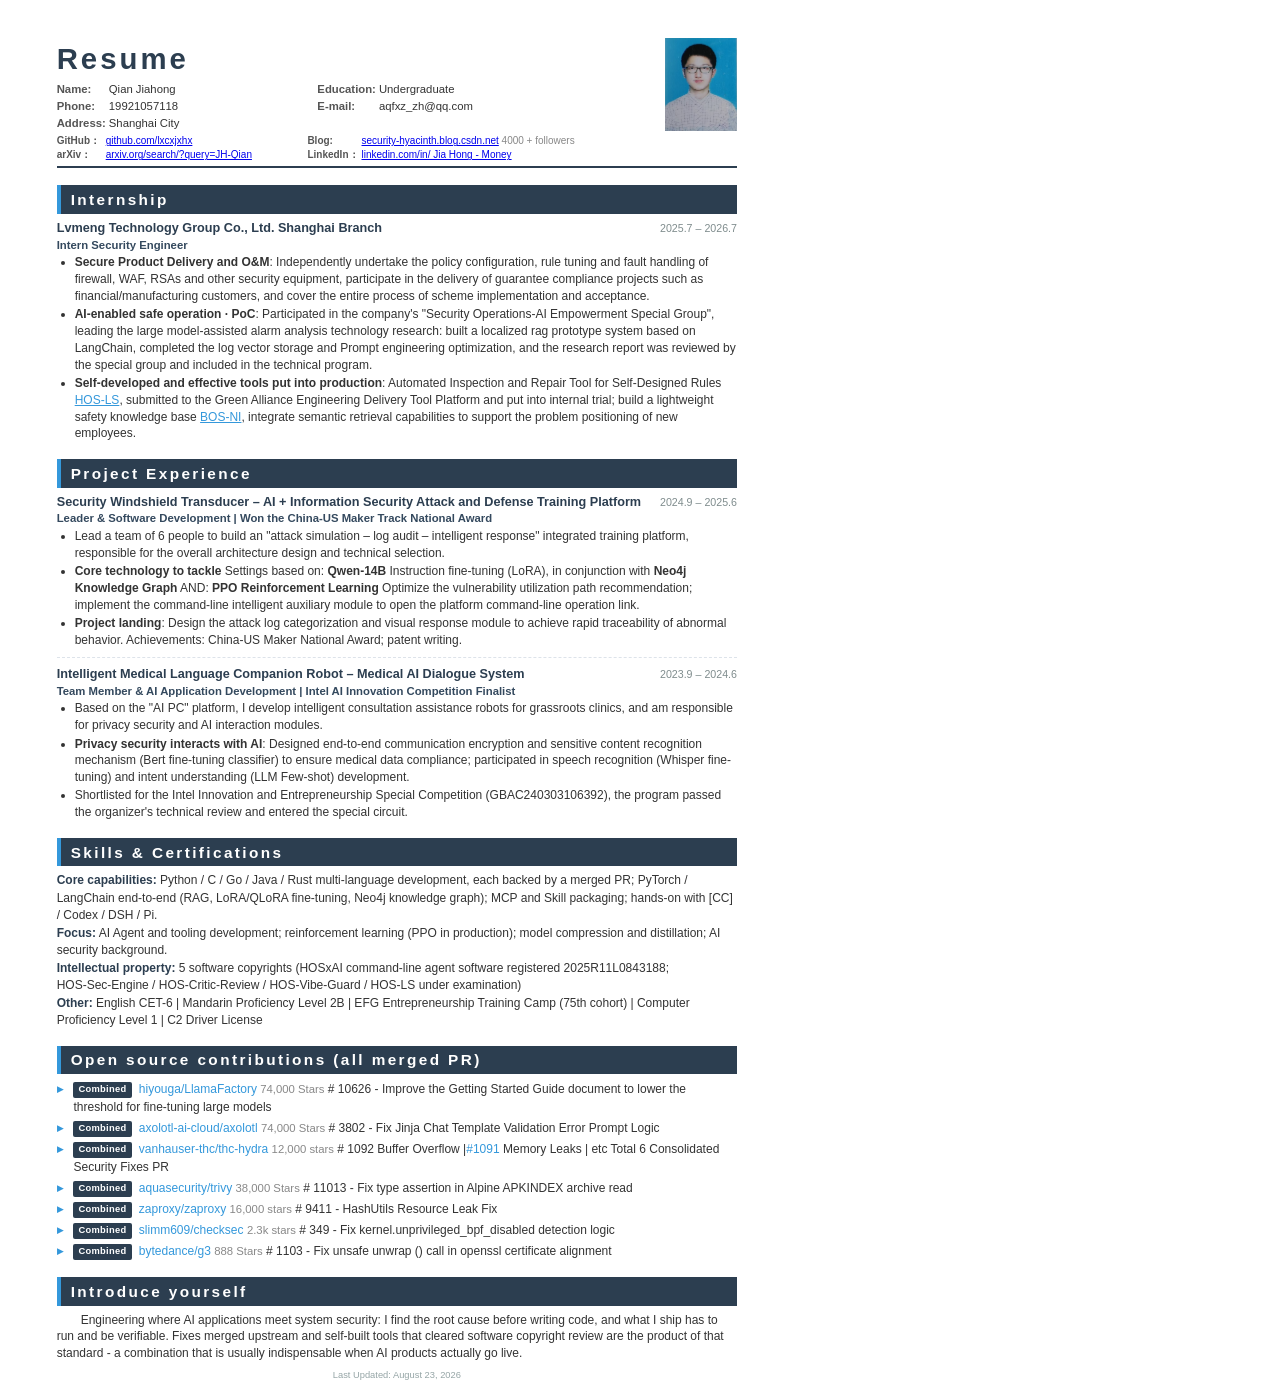
==== resume.en.html @ 25317360 "feat(resume): 技能区补编程语言, 一份简历覆盖 Agent/算法/开发三方向 背景 用户下周一参加上海高校毕业生择业对接会（约 800 家企业），现场投递， 一份简历同时投 AI Age" ====
<!DOCTYPE html>

<html lang="en">
<head>
<meta charset="utf-8"/>
<title>Biography - Qian Jiahong</title>
<style>
  @page { size: A4; margin: 0; }
  * { margin: 0; padding: 0; box-sizing: border-box; }
  body {
    font-family: "Microsoft YaHei", "PingFang SC", "SimHei", sans-serif;
    font-size: 9.5pt;
    line-height: 1.40;
    color: #222;
    width: 210mm;
    padding: 10mm 15mm 4.5mm 15mm;
  }

  /* ===== Header ===== */
  .header { display: flex; justify-content: space-between; align-items: flex-start; margin-bottom: 4px; }
  .header-left { flex: 1; }
  .header-left h1 {
    font-size: 22pt; font-weight: 900; color: #2c3e50; letter-spacing: 3px; margin-bottom: 3px;
  }
  .info-table { width: 100%; font-size: 8.5pt; color: #333; border-collapse: collapse; }
  .info-table td { padding: 0.5px 0; vertical-align: middle; }
  .info-table td.label { width: 42px; color: #555; font-weight: 600; }
  .info-table td.val { padding-left: 3px; }
  .links-table { width: 100%; font-size: 7.5pt; color: #555; margin-top: 2px; border-collapse: collapse; }
  .links-table td { padding: 0; vertical-align: baseline; }
  .links-table td.link-label { width: 46px; color: #555; font-weight: 600; white-space: nowrap; }
  .links-table td.link-val { padding-left: 3px; }
  .links a { color: #3498db; text-decoration: none; white-space: nowrap; transition: color 0.2s; }
  .links a:hover { color: #2980b9; text-decoration: underline; }

  .photo {
    width: 72px; height: 93px; background: #fafafa;
    flex-shrink: 0; margin-left: 10px; overflow: hidden;
  }
  .photo img { width: 100%; height: 100%; object-fit: cover; }

  /* ===== Divider ===== */
  .divider { border: none; border-top: 2px solid #2c3e50; margin: 4px 0 5px 0; }

  /* ===== Section Title =====
     章节间距是"上下划分"的主要视觉来源。旧值 margin-top: 5px(1.3mm)
     让五个章节视觉上连成一片，是面试官反馈"划分不清晰"的根因。 */
  .sec-title {
    background: #2c3e50; color: #fff; font-size: 11.5pt; font-weight: 700;
    padding: 3.5px 10px; letter-spacing: 2.4px; margin-bottom: 6px; margin-top: 17px;
    width: 100%; border-left: 4px solid #3498db;
  }

  /* ===== Entry ===== */
  .entry { margin-bottom: 0; }
  /* 同章节内条目之间用虚线划清边界，避免两段项目经历粘连 */
  .entry + .entry {
    border-top: 1px dashed #dde3ea; margin-top: 8px; padding-top: 8px;
  }
  .entry-top { display: flex; justify-content: space-between; align-items: baseline; margin-bottom: 0; }
  .entry-name { font-size: 9.5pt; font-weight: 700; color: #2c3e50; }
  .entry-date { font-size: 8pt; color: #7f8c8d; white-space: nowrap; font-weight: 500; }
  .entry-role { font-size: 8.5pt; color: #34495e; font-weight: 600; margin-bottom: 0; }
  .entry-text { font-size: 9pt; color: #333; text-indent: 2em; line-height: 1.38; }
  .entry-text ul { padding-left: 1.5em; list-style: disc; margin-top: 1px; margin-bottom: 0; }
  .entry-text li { text-indent: 0; margin-bottom: 1.5px; line-height: 1.40; }

  /* ===== Skill Row ===== */
  .skill { font-size: 9pt; color: #333; margin-bottom: 1px; line-height: 1.42; }
  .skill b { color: #2c3e50; font-weight: 700; }
  /* 产品名不得在连字符处断行，否则 HOS-Sec-Engine 会被拆成两行，
     简历里难看且破坏 ATS 关键词匹配 */
  .nowrap { white-space: nowrap; }

  /* ===== Self Intro ===== */
  .intro { font-size: 9pt; color: #333; text-indent: 2em; line-height: 1.38; }

  /* ===== PR list ===== */
  .pr-list { font-size: 9pt; color: #333; margin-top: 2px; margin-bottom: 0; list-style: none; padding: 0; }
  .pr-list li { margin-bottom: 3px; line-height: 1.5; padding-left: 1.4em; position: relative; }
  .pr-list li:before { content: "▸"; position: absolute; left: 0; color: #3498db; font-weight: bold; }
  .pr-list a { color: #3498db; text-decoration: none; font-weight: 500; }
  .pr-list a:hover { text-decoration: underline; }
  .pr-tag {
    display: inline-block; background: #2c3e50; color: #fff; font-size: 7pt;
    padding: 1px 5px; border-radius: 2px; margin-right: 4px; vertical-align: middle;
    font-weight: 600; letter-spacing: 0.3px;
  }

  /* ===== Footer ===== */
  .footer { text-align: center; font-size: 7pt; color: #95a5a6; margin-top: 8px; font-weight: 500; }

  @media print { body { padding: 10mm 15mm 4.5mm 15mm; } }
</style>
<!-- translation-cache: e0d7e503653198c7ce4210dc67e3e35b47a67154541c734386e78d90d51bbba0 -->
</head> 
<body>
<!-- Header -->
<div class="header">
<div class="header-left">
<h1>Resume</h1> 
<table class="info-table">
<tr><td class="label">Name:</td> <td class="val">Qian Jiahong</td> <td class="label">Education:</td> <td class="val">Undergraduate</td></tr> 
<tr><td class="label">Phone:</td> <td class="val">19921057118</td> <td class="label">E-mail:</td> <td class="val">aqfxz_zh@qq.com</td></tr> 
<tr><td class="label">Address:</td> <td class="val">Shanghai City</td><td></td><td></td></tr>
</table> 
<table class="links-table">
<tr><td class="link-label">GitHub：</td><td class="link-val"><a href="https://github.com/lxcxjxhx">github.com/lxcxjxhx</a></td> <td class="link-label">Blog:</td> <td class="link-val"><a href="https://security-hyacinth.blog.csdn.net">security-hyacinth.blog.csdn.net</a> <span style="color:#888;font-size:7.5pt">4000 + followers</span></td></tr> 
<tr><td class="link-label">arXiv：</td><td class="link-val"><a href="https://arxiv.org/search/?query=JH-Qian&amp;searchtype=author">arxiv.org/search/?query=JH-Qian</a></td> <td class="link-label">LinkedIn：</td><td class="link-val"><a href="https://www.linkedin.com/in/%E4%BD%B3%E5%AE%8F-%E9%92%B1-816875352/">linkedin.com/in/ Jia Hong - Money</a></td></tr>
</table>
</div>
<div class="photo">
<img alt="Photo" src="[data-uri]"/>
</div>
</div>
<hr class="divider"/>
<!-- 实习经历 -->
<div class="sec-title">Internship</div> 
<div class="entry">
<div class="entry-top">
<span class="entry-name">Lvmeng Technology Group Co., Ltd. Shanghai Branch</span> 
<span class="entry-date">2025.7 – 2026.7</span>
</div> 
<div class="entry-role">Intern Security Engineer</div> 
<div class="entry-text">
<ul>
<li><b>Secure Product Delivery and O&amp;M</b>: Independently undertake the policy configuration, rule tuning and fault handling of firewall, WAF, RSAs and other security equipment, participate in the delivery of guarantee compliance projects such as financial/manufacturing customers, and cover the entire process of scheme implementation and acceptance.</li> 
<li><b>AI-enabled safe operation · PoC</b>: Participated in the company's "Security Operations-AI Empowerment Special Group", leading the large model-assisted alarm analysis technology research: built a localized rag prototype system based on LangChain, completed the log vector storage and Prompt engineering optimization, and the research report was reviewed by the special group and included in the technical program.</li> 
<li><b>Self-developed and effective tools put into production</b>: Automated Inspection and Repair Tool for Self-Designed Rules <a href="https://github.com/lxcxjxhx/HOS-LS" style="color:#3498db">HOS-LS</a>, submitted to the Green Alliance Engineering Delivery Tool Platform and put into internal trial; build a lightweight safety knowledge base <a href="https://github.com/lxcxjxhx/BOS-NI" style="color:#3498db">BOS-NI</a>, integrate semantic retrieval capabilities to support the problem positioning of new employees.</li>
</ul>
</div>
</div>
<!-- 项目经历 -->
<div class="sec-title">Project Experience</div> 
<div class="entry">
<div class="entry-top">
<span class="entry-name">Security Windshield Transducer – AI + Information Security Attack and Defense Training Platform</span> 
<span class="entry-date">2024.9 – 2025.6</span>
</div> 
<div class="entry-role">Leader &amp; Software Development | Won the China-US Maker Track National Award</div> 
<div class="entry-text">
<ul>
<li>Lead a team of 6 people to build an "attack simulation – log audit – intelligent response" integrated training platform, responsible for the overall architecture design and technical selection.</li> 
<li><b>Core technology to tackle</b> Settings based on: <b>Qwen-14B</b> Instruction fine-tuning (LoRA), in conjunction with <b>Neo4j Knowledge Graph</b> AND: <b>PPO Reinforcement Learning</b> Optimize the vulnerability utilization path recommendation; implement the command-line intelligent auxiliary module to open the platform command-line operation link.</li> 
<li><b>Project landing</b>: Design the attack log categorization and visual response module to achieve rapid traceability of abnormal behavior. Achievements: China-US Maker National Award; patent writing.</li>
</ul>
</div>
</div> 
<div class="entry">
<div class="entry-top">
<span class="entry-name">Intelligent Medical Language Companion Robot – Medical AI Dialogue System</span> 
<span class="entry-date">2023.9 – 2024.6</span>
</div> 
<div class="entry-role">Team Member &amp; AI Application Development | Intel AI Innovation Competition Finalist</div> 
<div class="entry-text">
<ul>
<li>Based on the "AI PC" platform, I develop intelligent consultation assistance robots for grassroots clinics, and am responsible for privacy security and AI interaction modules.</li> 
<li><b>Privacy security interacts with AI</b>: Designed end-to-end communication encryption and sensitive content recognition mechanism (Bert fine-tuning classifier) to ensure medical data compliance; participated in speech recognition (Whisper fine-tuning) and intent understanding (LLM Few-shot) development.</li> 
<li>Shortlisted for the Intel Innovation and Entrepreneurship Special Competition (GBAC240303106392), the program passed the organizer's technical review and entered the special circuit.</li>
</ul>
</div>
</div>
<!-- 技能 & 证书 -->
<div class="sec-title">Skills &amp; Certifications</div> 
<div class="skill"><b>Core capabilities:</b> Python / C / Go / Java / Rust multi-language development, each backed by a merged PR; PyTorch / LangChain end-to-end (RAG, LoRA/QLoRA fine-tuning, Neo4j knowledge graph); MCP and Skill packaging; hands-on with [CC] / Codex / DSH / Pi.</div> 
<div class="skill"><b>Focus:</b> AI Agent and tooling development; reinforcement learning (PPO in production); model compression and distillation; AI security background.</div> 
<div class="skill"><b>Intellectual property:</b> 5 software copyrights (<span class="nowrap">HOSxAI</span> command-line agent software registered 2025R11L0843188; <span class="nowrap">HOS-Sec-Engine</span> / <span class="nowrap">HOS-Critic-Review</span> / <span class="nowrap">HOS-Vibe-Guard</span> / <span class="nowrap">HOS-LS</span> under examination)</div> 
<div class="skill"><b>Other:</b> English CET-6 | Mandarin Proficiency Level 2B | EFG Entrepreneurship Training Camp (75th cohort) | Computer Proficiency Level 1 | C2 Driver License</div>
<!-- 开源贡献 -->
<div class="sec-title">Open source contributions (all merged PR)</div> 
<ul class="pr-list">
<li><span class="pr-tag">Combined</span> <a href="https://github.com/hiyouga/LlamaFactory/pull/10626">hiyouga/LlamaFactory</a> <span style="color:#888;font-size:8.5pt">74,000 Stars</span> # 10626 - Improve the Getting Started Guide document to lower the threshold for fine-tuning large models</li> 
<li><span class="pr-tag">Combined</span> <a href="https://github.com/axolotl-ai-cloud/axolotl/pull/3802">axolotl-ai-cloud/axolotl</a> <span style="color:#888;font-size:8.5pt">74,000 Stars</span> # 3802 - Fix Jinja Chat Template Validation Error Prompt Logic</li> 
<li><span class="pr-tag">Combined</span> <a href="https://github.com/vanhauser-thc/thc-hydra/pull/1092">vanhauser-thc/thc-hydra</a> <span style="color:#888;font-size:8.5pt">12,000 stars</span> # 1092 Buffer Overflow |<a href="https://github.com/vanhauser-thc/thc-hydra/pull/1091">#1091</a> Memory Leaks | etc Total 6 Consolidated Security Fixes PR</li> 
<li><span class="pr-tag">Combined</span> <a href="https://github.com/aquasecurity/trivy/pull/11013">aquasecurity/trivy</a> <span style="color:#888;font-size:8.5pt">38,000 Stars</span> # 11013 - Fix type assertion in Alpine APKINDEX archive read</li> 
<li><span class="pr-tag">Combined</span> <a href="https://github.com/zaproxy/zaproxy/pull/9411">zaproxy/zaproxy</a> <span style="color:#888;font-size:8.5pt">16,000 stars</span> # 9411 - HashUtils Resource Leak Fix</li> 
<li><span class="pr-tag">Combined</span> <a href="https://github.com/slimm609/checksec/pull/349">slimm609/checksec</a> <span style="color:#888;font-size:8.5pt">2.3k stars</span> # 349 - Fix kernel.unprivileged_bpf_disabled detection logic</li> 
<li><span class="pr-tag">Combined</span> <a href="https://github.com/bytedance/g3/pull/1103">bytedance/g3</a> <span style="color:#888;font-size:8.5pt">888 Stars</span> # 1103 - Fix unsafe unwrap () call in openssl certificate alignment</li>
</ul>
<!-- 自我介绍 -->
<div class="sec-title">Introduce yourself</div> 
<div class="intro">Engineering where AI applications meet system security: I find the root cause before writing code, and what I ship has to run and be verifiable. Fixes merged upstream and self-built tools that cleared software copyright review are the product of that standard - a combination that is usually indispensable when AI products actually go live.</div> 
<div class="footer">Last Updated: August 23, 2026</div>
</body>
</html>
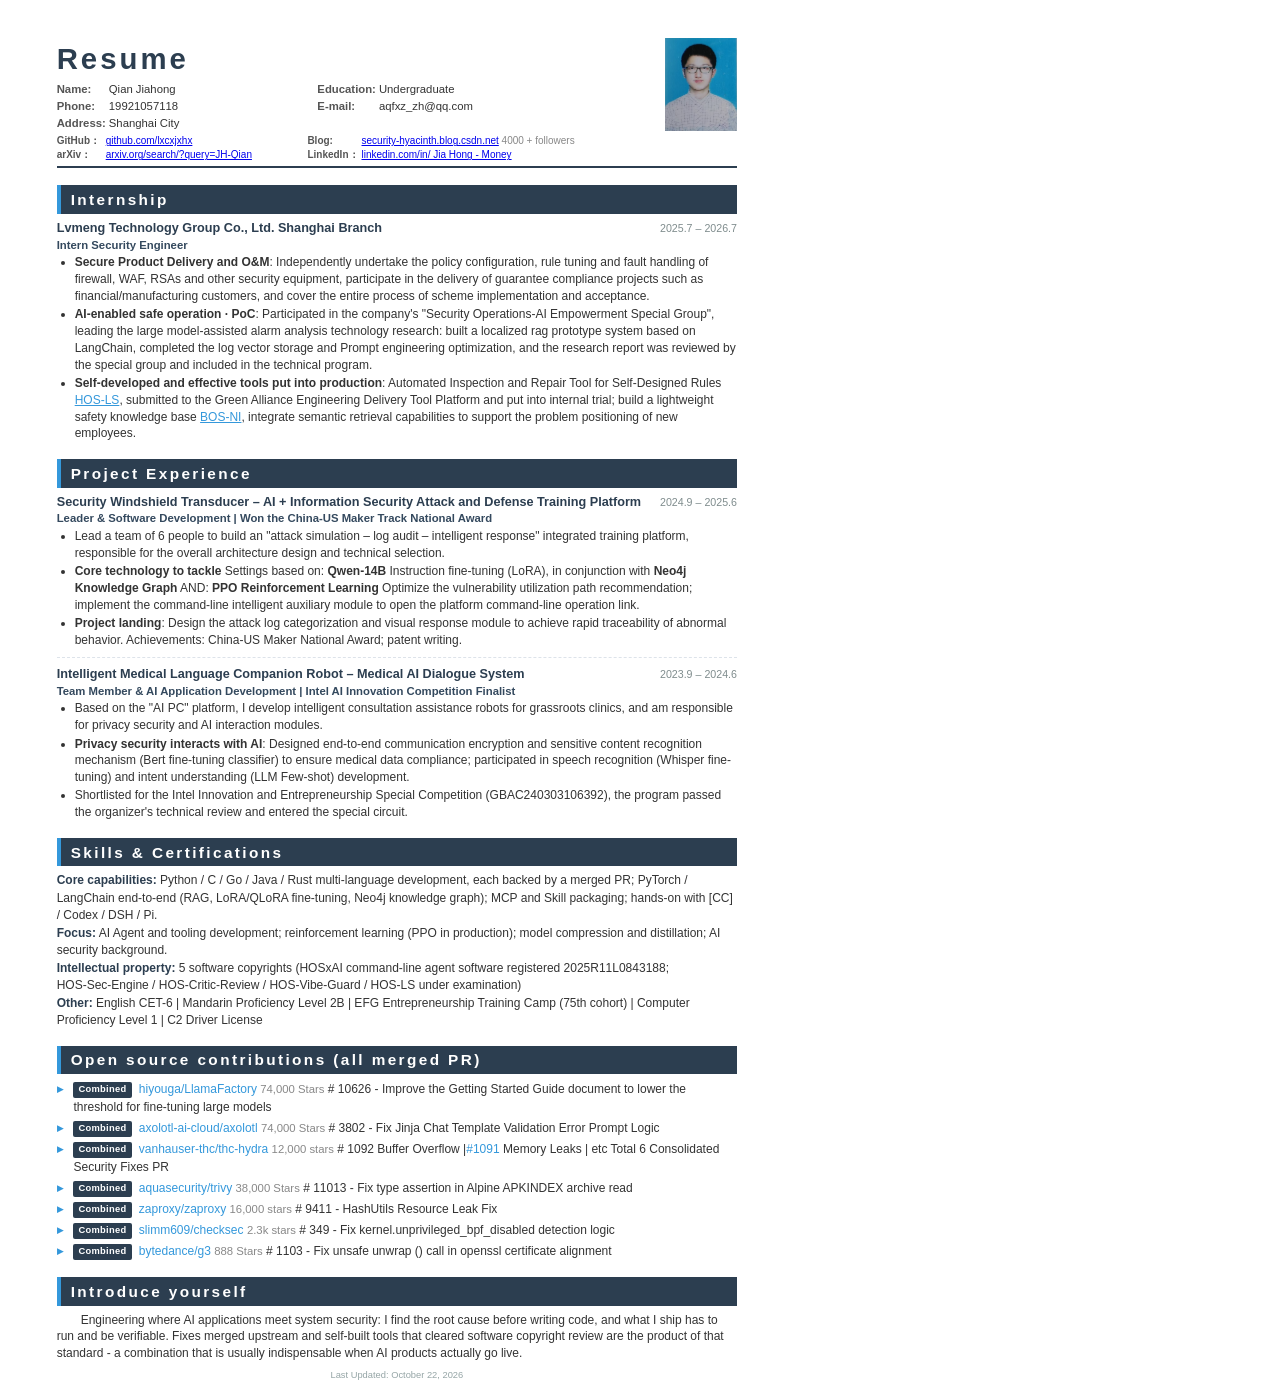
==== commit 157a3178: "chore(resume): 页脚最后更新时间 8月23日 -> 10月22日 页脚日期是硬编码在 HTML 里的，没有任何脚本维护它（已核对 .github/scripts/*.py 与 .gith" ====
--- a/resume.en.html
+++ b/resume.en.html
@@ -180,6 +180,6 @@
 <!-- 自我介绍 -->
 <div class="sec-title">Introduce yourself</div> 
 <div class="intro">Engineering where AI applications meet system security: I find the root cause before writing code, and what I ship has to run and be verifiable. Fixes merged upstream and self-built tools that cleared software copyright review are the product of that standard - a combination that is usually indispensable when AI products actually go live.</div> 
-<div class="footer">Last Updated: August 23, 2026</div>
+<div class="footer">Last Updated: October 22, 2026</div>
 </body>
 </html>
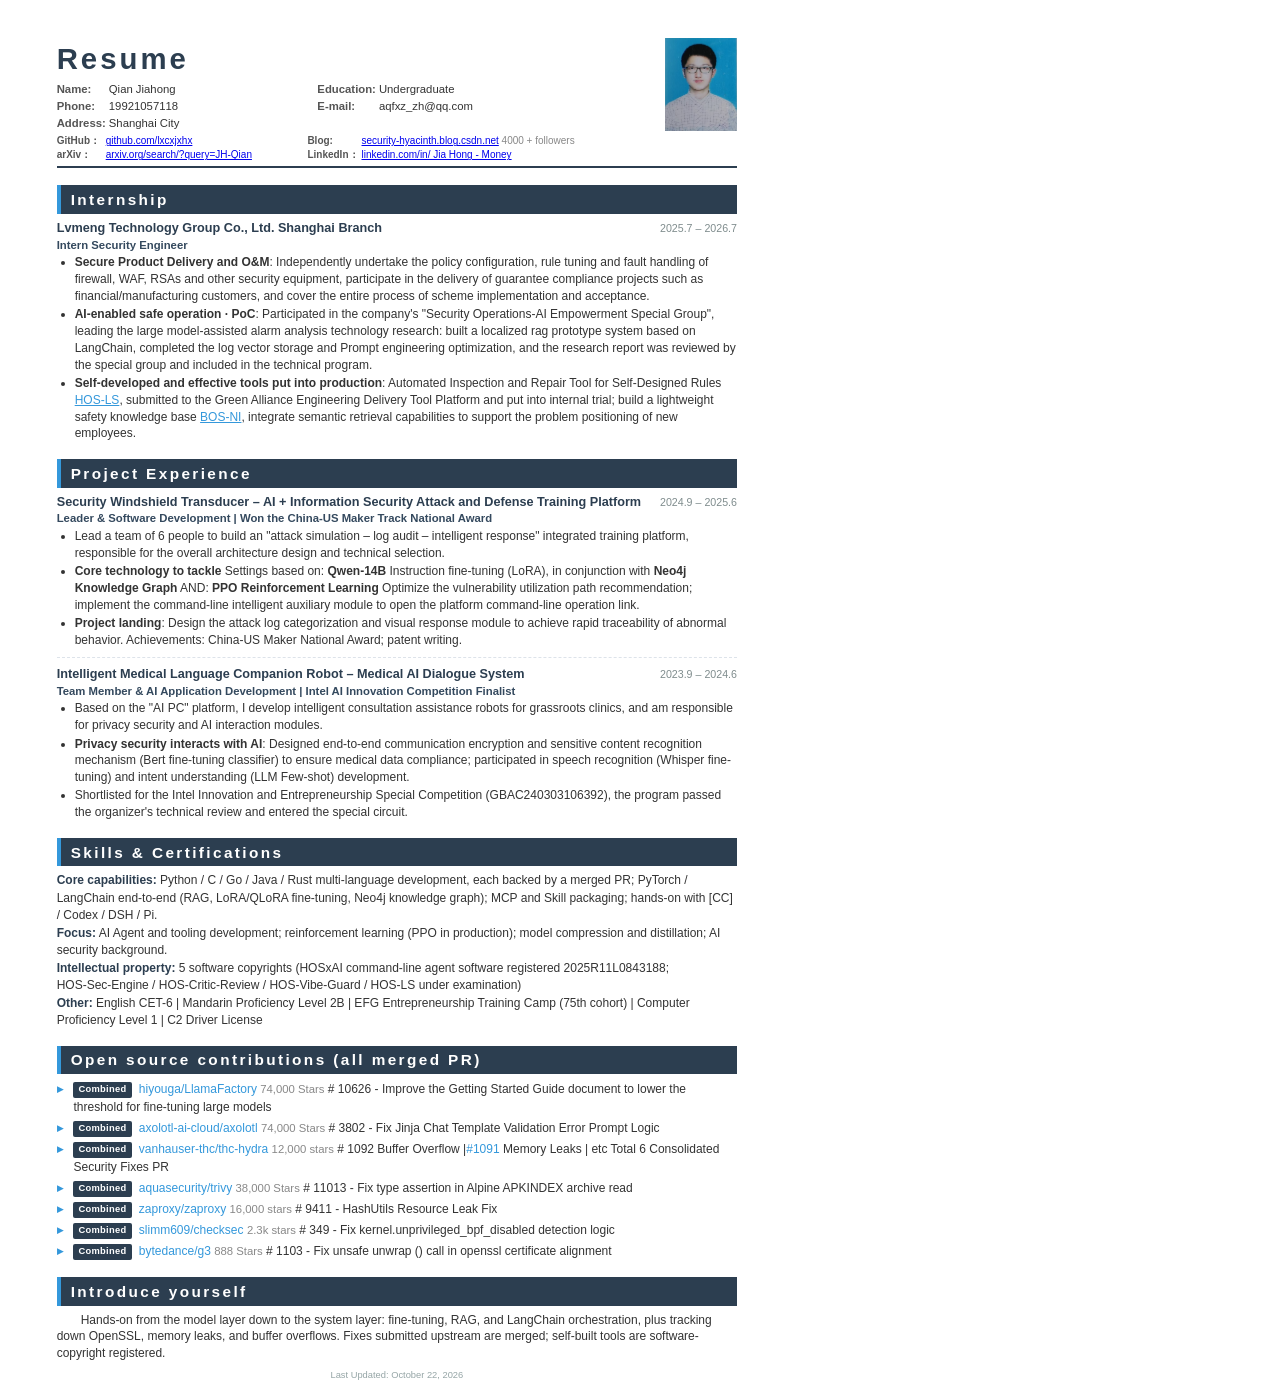
==== commit 463b6a4c: "refactor(resume): 自我介绍去 AI 腔, 105 字 -> 77 字 原文本四处模板痕迹  1. "在 AI 应用与系统安全之间做工程落地" —— 抽象框架句式，"在 X 与 Y 之" ====
--- a/resume.en.html
+++ b/resume.en.html
@@ -92,7 +92,7 @@
 
   @media print { body { padding: 10mm 15mm 4.5mm 15mm; } }
 </style>
-<!-- translation-cache: e0d7e503653198c7ce4210dc67e3e35b47a67154541c734386e78d90d51bbba0 -->
+<!-- translation-cache: 2849e14c2d7871a50801e1a1cfed30671c2ccf4da13ea4d1ec1ff7c81a393347 -->
 </head> 
 <body>
 <!-- Header -->
@@ -179,7 +179,7 @@
 </ul>
 <!-- 自我介绍 -->
 <div class="sec-title">Introduce yourself</div> 
-<div class="intro">Engineering where AI applications meet system security: I find the root cause before writing code, and what I ship has to run and be verifiable. Fixes merged upstream and self-built tools that cleared software copyright review are the product of that standard - a combination that is usually indispensable when AI products actually go live.</div> 
+<div class="intro">Hands-on from the model layer down to the system layer: fine-tuning, RAG, and LangChain orchestration, plus tracking down OpenSSL, memory leaks, and buffer overflows. Fixes submitted upstream are merged; self-built tools are software-copyright registered.</div> 
 <div class="footer">Last Updated: October 22, 2026</div>
 </body>
 </html>
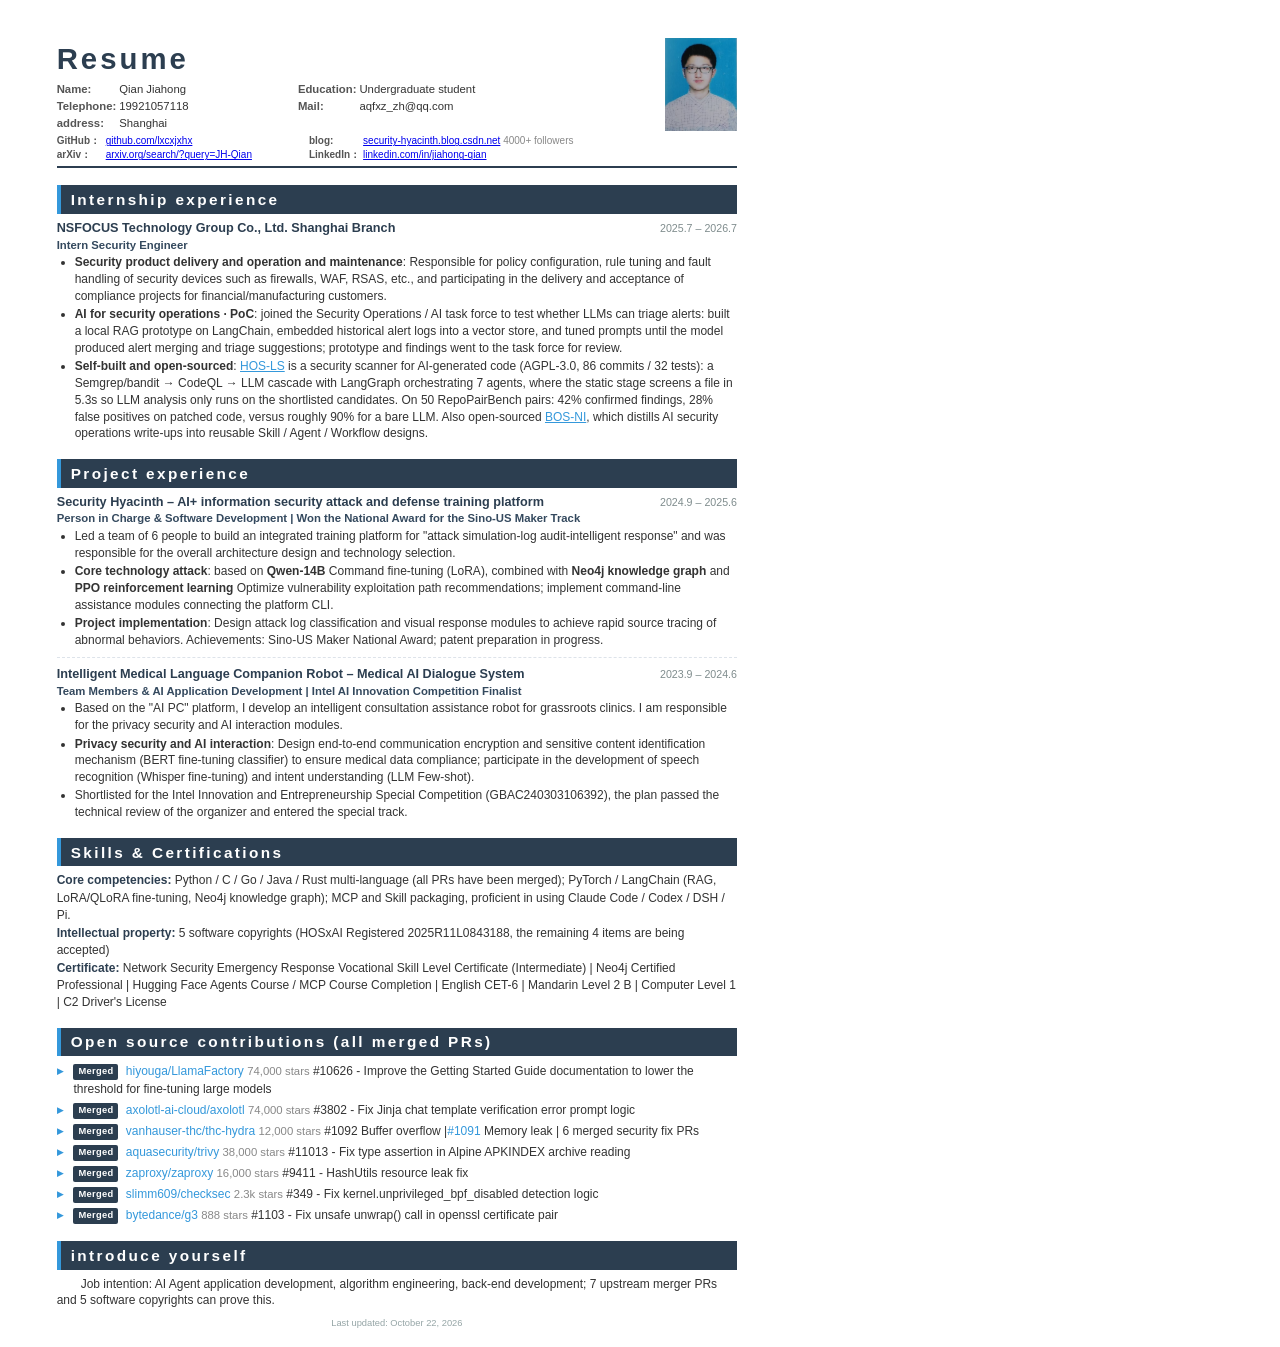
==== commit f8b4c5b0: "fix(resume): 实习经历按仓库实况重写, 恢复被误删的自我介绍章节 实习经历的描述与两个开源仓库的实际内容不符, 技术面试一核就穿:  1. HOS-LS 被写成"规则自动化检查与修复工具"" ====
--- a/resume.en.html
+++ b/resume.en.html
@@ -3,7 +3,7 @@
 <html lang="en">
 <head>
 <meta charset="utf-8"/>
-<title>Biography - Qian Jiahong</title>
+<title>Resume - Qian Jiahong</title>
 <style>
   @page { size: A4; margin: 0; }
   * { margin: 0; padding: 0; box-sizing: border-box; }
@@ -92,7 +92,7 @@
 
   @media print { body { padding: 10mm 15mm 4.5mm 15mm; } }
 </style>
-<!-- translation-cache: 2849e14c2d7871a50801e1a1cfed30671c2ccf4da13ea4d1ec1ff7c81a393347 -->
+<!-- translation-cache: 538dd91c5dc02b427eb7ec86ad941ad082a10cefe4ed94b30bc3b33a23cdad81 -->
 </head> 
 <body>
 <!-- Header -->
@@ -100,13 +100,13 @@
 <div class="header-left">
 <h1>Resume</h1> 
 <table class="info-table">
-<tr><td class="label">Name:</td> <td class="val">Qian Jiahong</td> <td class="label">Education:</td> <td class="val">Undergraduate</td></tr> 
-<tr><td class="label">Phone:</td> <td class="val">19921057118</td> <td class="label">E-mail:</td> <td class="val">aqfxz_zh@qq.com</td></tr> 
-<tr><td class="label">Address:</td> <td class="val">Shanghai City</td><td></td><td></td></tr>
+<tr><td class="label">Name:</td> <td class="val">Qian Jiahong</td> <td class="label">Education:</td> <td class="val">Undergraduate student</td></tr> 
+<tr><td class="label">Telephone:</td> <td class="val">19921057118</td> <td class="label">Mail:</td> <td class="val">aqfxz_zh@qq.com</td></tr> 
+<tr><td class="label">address:</td> <td class="val">Shanghai</td><td></td><td></td></tr>
 </table> 
 <table class="links-table">
-<tr><td class="link-label">GitHub：</td><td class="link-val"><a href="https://github.com/lxcxjxhx">github.com/lxcxjxhx</a></td> <td class="link-label">Blog:</td> <td class="link-val"><a href="https://security-hyacinth.blog.csdn.net">security-hyacinth.blog.csdn.net</a> <span style="color:#888;font-size:7.5pt">4000 + followers</span></td></tr> 
-<tr><td class="link-label">arXiv：</td><td class="link-val"><a href="https://arxiv.org/search/?query=JH-Qian&amp;searchtype=author">arxiv.org/search/?query=JH-Qian</a></td> <td class="link-label">LinkedIn：</td><td class="link-val"><a href="https://www.linkedin.com/in/%E4%BD%B3%E5%AE%8F-%E9%92%B1-816875352/">linkedin.com/in/ Jia Hong - Money</a></td></tr>
+<tr><td class="link-label">GitHub：</td><td class="link-val"><a href="https://github.com/lxcxjxhx">github.com/lxcxjxhx</a></td> <td class="link-label">blog:</td> <td class="link-val"><a href="https://security-hyacinth.blog.csdn.net">security-hyacinth.blog.csdn.net</a> <span style="color:#888;font-size:7.5pt">4000+ followers</span></td></tr> 
+<tr><td class="link-label">arXiv：</td><td class="link-val"><a href="https://arxiv.org/search/?query=JH-Qian&amp;searchtype=author">arxiv.org/search/?query=JH-Qian</a></td> <td class="link-label">LinkedIn：</td><td class="link-val"><a href="https://www.linkedin.com/in/%E4%BD%B3%E5%AE%8F-%E9%92%B1-816875352/">linkedin.com/in/jiahong-qian</a></td></tr>
 </table>
 </div>
 <div class="photo">
@@ -115,34 +115,34 @@
 </div>
 <hr class="divider"/>
 <!-- 实习经历 -->
-<div class="sec-title">Internship</div> 
+<div class="sec-title">Internship experience</div> 
 <div class="entry">
 <div class="entry-top">
-<span class="entry-name">Lvmeng Technology Group Co., Ltd. Shanghai Branch</span> 
+<span class="entry-name">NSFOCUS Technology Group Co., Ltd. Shanghai Branch</span> 
 <span class="entry-date">2025.7 – 2026.7</span>
 </div> 
 <div class="entry-role">Intern Security Engineer</div> 
 <div class="entry-text">
 <ul>
-<li><b>Secure Product Delivery and O&amp;M</b>: Independently undertake the policy configuration, rule tuning and fault handling of firewall, WAF, RSAs and other security equipment, participate in the delivery of guarantee compliance projects such as financial/manufacturing customers, and cover the entire process of scheme implementation and acceptance.</li> 
-<li><b>AI-enabled safe operation · PoC</b>: Participated in the company's "Security Operations-AI Empowerment Special Group", leading the large model-assisted alarm analysis technology research: built a localized rag prototype system based on LangChain, completed the log vector storage and Prompt engineering optimization, and the research report was reviewed by the special group and included in the technical program.</li> 
-<li><b>Self-developed and effective tools put into production</b>: Automated Inspection and Repair Tool for Self-Designed Rules <a href="https://github.com/lxcxjxhx/HOS-LS" style="color:#3498db">HOS-LS</a>, submitted to the Green Alliance Engineering Delivery Tool Platform and put into internal trial; build a lightweight safety knowledge base <a href="https://github.com/lxcxjxhx/BOS-NI" style="color:#3498db">BOS-NI</a>, integrate semantic retrieval capabilities to support the problem positioning of new employees.</li>
+<li><b>Security product delivery and operation and maintenance</b>: Responsible for policy configuration, rule tuning and fault handling of security devices such as firewalls, WAF, RSAS, etc., and participating in the delivery and acceptance of compliance projects for financial/manufacturing customers.</li> 
+<li><b>AI for security operations · PoC</b>: joined the Security Operations / AI task force to test whether LLMs can triage alerts: built a local RAG prototype on LangChain, embedded historical alert logs into a vector store, and tuned prompts until the model produced alert merging and triage suggestions; prototype and findings went to the task force for review.</li> 
+<li><b>Self-built and open-sourced</b>: <a href="https://github.com/lxcxjxhx/HOS-LS" style="color:#3498db">HOS-LS</a> is a security scanner for AI-generated code (AGPL-3.0, 86 commits / 32 tests): a Semgrep/bandit → CodeQL → LLM cascade with LangGraph orchestrating 7 agents, where the static stage screens a file in 5.3s so LLM analysis only runs on the shortlisted candidates. On 50 RepoPairBench pairs: 42% confirmed findings, 28% false positives on patched code, versus roughly 90% for a bare LLM. Also open-sourced <a href="https://github.com/lxcxjxhx/BOS-NI" style="color:#3498db">BOS-NI</a>, which distills AI security operations write-ups into reusable Skill / Agent / Workflow designs.</li>
 </ul>
 </div>
 </div>
 <!-- 项目经历 -->
-<div class="sec-title">Project Experience</div> 
+<div class="sec-title">Project experience</div> 
 <div class="entry">
 <div class="entry-top">
-<span class="entry-name">Security Windshield Transducer – AI + Information Security Attack and Defense Training Platform</span> 
+<span class="entry-name">Security Hyacinth – AI+ information security attack and defense training platform</span> 
 <span class="entry-date">2024.9 – 2025.6</span>
 </div> 
-<div class="entry-role">Leader &amp; Software Development | Won the China-US Maker Track National Award</div> 
+<div class="entry-role">Person in Charge &amp; Software Development | Won the National Award for the Sino-US Maker Track</div> 
 <div class="entry-text">
 <ul>
-<li>Lead a team of 6 people to build an "attack simulation – log audit – intelligent response" integrated training platform, responsible for the overall architecture design and technical selection.</li> 
-<li><b>Core technology to tackle</b> Settings based on: <b>Qwen-14B</b> Instruction fine-tuning (LoRA), in conjunction with <b>Neo4j Knowledge Graph</b> AND: <b>PPO Reinforcement Learning</b> Optimize the vulnerability utilization path recommendation; implement the command-line intelligent auxiliary module to open the platform command-line operation link.</li> 
-<li><b>Project landing</b>: Design the attack log categorization and visual response module to achieve rapid traceability of abnormal behavior. Achievements: China-US Maker National Award; patent writing.</li>
+<li>Led a team of 6 people to build an integrated training platform for "attack simulation-log audit-intelligent response" and was responsible for the overall architecture design and technology selection.</li> 
+<li><b>Core technology attack</b>: based on <b>Qwen-14B</b> Command fine-tuning (LoRA), combined with <b>Neo4j knowledge graph</b> and <b>PPO reinforcement learning</b> Optimize vulnerability exploitation path recommendations; implement command-line assistance modules connecting the platform CLI.</li> 
+<li><b>Project implementation</b>: Design attack log classification and visual response modules to achieve rapid source tracing of abnormal behaviors. Achievements: Sino-US Maker National Award; patent preparation in progress.</li>
 </ul>
 </div>
 </div> 
@@ -151,35 +151,34 @@
 <span class="entry-name">Intelligent Medical Language Companion Robot – Medical AI Dialogue System</span> 
 <span class="entry-date">2023.9 – 2024.6</span>
 </div> 
-<div class="entry-role">Team Member &amp; AI Application Development | Intel AI Innovation Competition Finalist</div> 
+<div class="entry-role">Team Members &amp; AI Application Development | Intel AI Innovation Competition Finalist</div> 
 <div class="entry-text">
 <ul>
-<li>Based on the "AI PC" platform, I develop intelligent consultation assistance robots for grassroots clinics, and am responsible for privacy security and AI interaction modules.</li> 
-<li><b>Privacy security interacts with AI</b>: Designed end-to-end communication encryption and sensitive content recognition mechanism (Bert fine-tuning classifier) to ensure medical data compliance; participated in speech recognition (Whisper fine-tuning) and intent understanding (LLM Few-shot) development.</li> 
-<li>Shortlisted for the Intel Innovation and Entrepreneurship Special Competition (GBAC240303106392), the program passed the organizer's technical review and entered the special circuit.</li>
+<li>Based on the "AI PC" platform, I develop an intelligent consultation assistance robot for grassroots clinics. I am responsible for the privacy security and AI interaction modules.</li> 
+<li><b>Privacy security and AI interaction</b>: Design end-to-end communication encryption and sensitive content identification mechanism (BERT fine-tuning classifier) to ensure medical data compliance; participate in the development of speech recognition (Whisper fine-tuning) and intent understanding (LLM Few-shot).</li> 
+<li>Shortlisted for the Intel Innovation and Entrepreneurship Special Competition (GBAC240303106392), the plan passed the technical review of the organizer and entered the special track.</li>
 </ul>
 </div>
 </div>
 <!-- 技能 & 证书 -->
 <div class="sec-title">Skills &amp; Certifications</div> 
-<div class="skill"><b>Core capabilities:</b> Python / C / Go / Java / Rust multi-language development, each backed by a merged PR; PyTorch / LangChain end-to-end (RAG, LoRA/QLoRA fine-tuning, Neo4j knowledge graph); MCP and Skill packaging; hands-on with [CC] / Codex / DSH / Pi.</div> 
-<div class="skill"><b>Focus:</b> AI Agent and tooling development; reinforcement learning (PPO in production); model compression and distillation; AI security background.</div> 
-<div class="skill"><b>Intellectual property:</b> 5 software copyrights (<span class="nowrap">HOSxAI</span> command-line agent software registered 2025R11L0843188; <span class="nowrap">HOS-Sec-Engine</span> / <span class="nowrap">HOS-Critic-Review</span> / <span class="nowrap">HOS-Vibe-Guard</span> / <span class="nowrap">HOS-LS</span> under examination)</div> 
-<div class="skill"><b>Other:</b> English CET-6 | Mandarin Proficiency Level 2B | EFG Entrepreneurship Training Camp (75th cohort) | Computer Proficiency Level 1 | C2 Driver License</div>
+<div class="skill"><b>Core competencies:</b> Python / C / Go / Java / Rust multi-language (all PRs have been merged); PyTorch / LangChain (RAG, LoRA/QLoRA fine-tuning, Neo4j knowledge graph); MCP and Skill packaging, proficient in using Claude Code / Codex / DSH / Pi.</div> 
+<div class="skill"><b>Intellectual property:</b> 5 software copyrights (<span class="nowrap">HOSxAI</span> Registered <span class="nowrap">2025R11L0843188</span>, the remaining 4 items are being accepted)</div> 
+<div class="skill"><b>Certificate:</b> Network Security Emergency Response Vocational Skill Level Certificate (Intermediate) | Neo4j Certified Professional | Hugging Face Agents Course / MCP Course Completion | English CET-6 | Mandarin Level 2 B | Computer Level 1 | C2 Driver's License</div>
 <!-- 开源贡献 -->
-<div class="sec-title">Open source contributions (all merged PR)</div> 
+<div class="sec-title">Open source contributions (all merged PRs)</div> 
 <ul class="pr-list">
-<li><span class="pr-tag">Combined</span> <a href="https://github.com/hiyouga/LlamaFactory/pull/10626">hiyouga/LlamaFactory</a> <span style="color:#888;font-size:8.5pt">74,000 Stars</span> # 10626 - Improve the Getting Started Guide document to lower the threshold for fine-tuning large models</li> 
-<li><span class="pr-tag">Combined</span> <a href="https://github.com/axolotl-ai-cloud/axolotl/pull/3802">axolotl-ai-cloud/axolotl</a> <span style="color:#888;font-size:8.5pt">74,000 Stars</span> # 3802 - Fix Jinja Chat Template Validation Error Prompt Logic</li> 
-<li><span class="pr-tag">Combined</span> <a href="https://github.com/vanhauser-thc/thc-hydra/pull/1092">vanhauser-thc/thc-hydra</a> <span style="color:#888;font-size:8.5pt">12,000 stars</span> # 1092 Buffer Overflow |<a href="https://github.com/vanhauser-thc/thc-hydra/pull/1091">#1091</a> Memory Leaks | etc Total 6 Consolidated Security Fixes PR</li> 
-<li><span class="pr-tag">Combined</span> <a href="https://github.com/aquasecurity/trivy/pull/11013">aquasecurity/trivy</a> <span style="color:#888;font-size:8.5pt">38,000 Stars</span> # 11013 - Fix type assertion in Alpine APKINDEX archive read</li> 
-<li><span class="pr-tag">Combined</span> <a href="https://github.com/zaproxy/zaproxy/pull/9411">zaproxy/zaproxy</a> <span style="color:#888;font-size:8.5pt">16,000 stars</span> # 9411 - HashUtils Resource Leak Fix</li> 
-<li><span class="pr-tag">Combined</span> <a href="https://github.com/slimm609/checksec/pull/349">slimm609/checksec</a> <span style="color:#888;font-size:8.5pt">2.3k stars</span> # 349 - Fix kernel.unprivileged_bpf_disabled detection logic</li> 
-<li><span class="pr-tag">Combined</span> <a href="https://github.com/bytedance/g3/pull/1103">bytedance/g3</a> <span style="color:#888;font-size:8.5pt">888 Stars</span> # 1103 - Fix unsafe unwrap () call in openssl certificate alignment</li>
+<li><span class="pr-tag">Merged</span> <a href="https://github.com/hiyouga/LlamaFactory/pull/10626">hiyouga/LlamaFactory</a> <span style="color:#888;font-size:8.5pt">74,000 stars</span> #10626 - Improve the Getting Started Guide documentation to lower the threshold for fine-tuning large models</li> 
+<li><span class="pr-tag">Merged</span> <a href="https://github.com/axolotl-ai-cloud/axolotl/pull/3802">axolotl-ai-cloud/axolotl</a> <span style="color:#888;font-size:8.5pt">74,000 stars</span> #3802 - Fix Jinja chat template verification error prompt logic</li> 
+<li><span class="pr-tag">Merged</span> <a href="https://github.com/vanhauser-thc/thc-hydra/pull/1092">vanhauser-thc/thc-hydra</a> <span style="color:#888;font-size:8.5pt">12,000 stars</span> #1092 Buffer overflow |<a href="https://github.com/vanhauser-thc/thc-hydra/pull/1091">#1091</a> Memory leak | 6 merged security fix PRs</li> 
+<li><span class="pr-tag">Merged</span> <a href="https://github.com/aquasecurity/trivy/pull/11013">aquasecurity/trivy</a> <span style="color:#888;font-size:8.5pt">38,000 stars</span> #11013 - Fix type assertion in Alpine APKINDEX archive reading</li> 
+<li><span class="pr-tag">Merged</span> <a href="https://github.com/zaproxy/zaproxy/pull/9411">zaproxy/zaproxy</a> <span style="color:#888;font-size:8.5pt">16,000 stars</span> #9411 - HashUtils resource leak fix</li> 
+<li><span class="pr-tag">Merged</span> <a href="https://github.com/slimm609/checksec/pull/349">slimm609/checksec</a> <span style="color:#888;font-size:8.5pt">2.3k stars</span> #349 - Fix kernel.unprivileged_bpf_disabled detection logic</li> 
+<li><span class="pr-tag">Merged</span> <a href="https://github.com/bytedance/g3/pull/1103">bytedance/g3</a> <span style="color:#888;font-size:8.5pt">888 stars</span> #1103 - Fix unsafe unwrap() call in openssl certificate pair</li>
 </ul>
 <!-- 自我介绍 -->
-<div class="sec-title">Introduce yourself</div> 
-<div class="intro">Hands-on from the model layer down to the system layer: fine-tuning, RAG, and LangChain orchestration, plus tracking down OpenSSL, memory leaks, and buffer overflows. Fixes submitted upstream are merged; self-built tools are software-copyright registered.</div> 
-<div class="footer">Last Updated: October 22, 2026</div>
+<div class="sec-title">introduce yourself</div> 
+<div class="intro">Job intention: AI Agent application development, algorithm engineering, back-end development; 7 upstream merger PRs and 5 software copyrights can prove this.</div> 
+<div class="footer">Last updated: October 22, 2026</div>
 </body>
 </html>
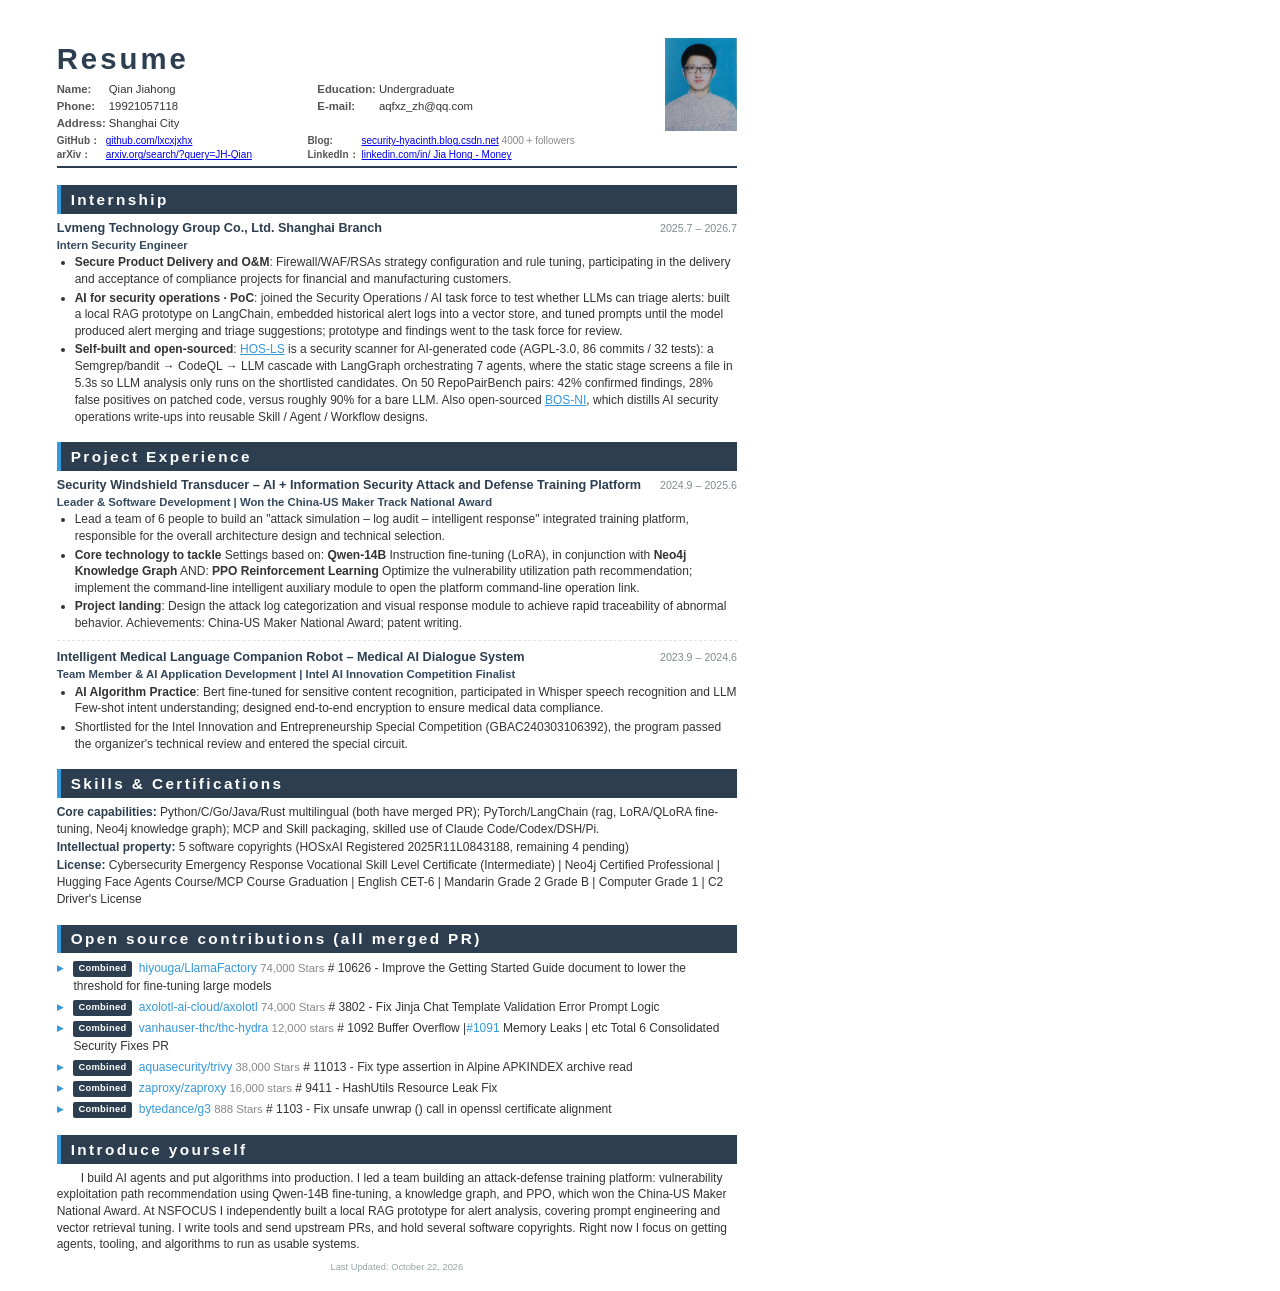
==== commit 1f7595d6: "feat(resume): 自我介绍按开发/Agent/算法方向重排, 压缩开源贡献列表 用户要求整份简历围绕「开发 + AI Agent + 算法」三个方向, 安全经历降为背景。  自我介绍改为方向" ====
--- a/resume.en.html
+++ b/resume.en.html
@@ -3,7 +3,7 @@
 <html lang="en">
 <head>
 <meta charset="utf-8"/>
-<title>Resume - Qian Jiahong</title>
+<title>Biography - Qian Jiahong</title>
 <style>
   @page { size: A4; margin: 0; }
   * { margin: 0; padding: 0; box-sizing: border-box; }
@@ -92,7 +92,7 @@
 
   @media print { body { padding: 10mm 15mm 4.5mm 15mm; } }
 </style>
-<!-- translation-cache: 538dd91c5dc02b427eb7ec86ad941ad082a10cefe4ed94b30bc3b33a23cdad81 -->
+<!-- translation-cache: 669e522c2a1aedbdd7a7b0d5a55b8e2ce15ddd0713ae0ab81eeeec88aec4400c -->
 </head> 
 <body>
 <!-- Header -->
@@ -100,13 +100,13 @@
 <div class="header-left">
 <h1>Resume</h1> 
 <table class="info-table">
-<tr><td class="label">Name:</td> <td class="val">Qian Jiahong</td> <td class="label">Education:</td> <td class="val">Undergraduate student</td></tr> 
-<tr><td class="label">Telephone:</td> <td class="val">19921057118</td> <td class="label">Mail:</td> <td class="val">aqfxz_zh@qq.com</td></tr> 
-<tr><td class="label">address:</td> <td class="val">Shanghai</td><td></td><td></td></tr>
+<tr><td class="label">Name:</td> <td class="val">Qian Jiahong</td> <td class="label">Education:</td> <td class="val">Undergraduate</td></tr> 
+<tr><td class="label">Phone:</td> <td class="val">19921057118</td> <td class="label">E-mail:</td> <td class="val">aqfxz_zh@qq.com</td></tr> 
+<tr><td class="label">Address:</td> <td class="val">Shanghai City</td><td></td><td></td></tr>
 </table> 
 <table class="links-table">
-<tr><td class="link-label">GitHub：</td><td class="link-val"><a href="https://github.com/lxcxjxhx">github.com/lxcxjxhx</a></td> <td class="link-label">blog:</td> <td class="link-val"><a href="https://security-hyacinth.blog.csdn.net">security-hyacinth.blog.csdn.net</a> <span style="color:#888;font-size:7.5pt">4000+ followers</span></td></tr> 
-<tr><td class="link-label">arXiv：</td><td class="link-val"><a href="https://arxiv.org/search/?query=JH-Qian&amp;searchtype=author">arxiv.org/search/?query=JH-Qian</a></td> <td class="link-label">LinkedIn：</td><td class="link-val"><a href="https://www.linkedin.com/in/%E4%BD%B3%E5%AE%8F-%E9%92%B1-816875352/">linkedin.com/in/jiahong-qian</a></td></tr>
+<tr><td class="link-label">GitHub：</td><td class="link-val"><a href="https://github.com/lxcxjxhx">github.com/lxcxjxhx</a></td> <td class="link-label">Blog:</td> <td class="link-val"><a href="https://security-hyacinth.blog.csdn.net">security-hyacinth.blog.csdn.net</a> <span style="color:#888;font-size:7.5pt">4000 + followers</span></td></tr> 
+<tr><td class="link-label">arXiv：</td><td class="link-val"><a href="https://arxiv.org/search/?query=JH-Qian&amp;searchtype=author">arxiv.org/search/?query=JH-Qian</a></td> <td class="link-label">LinkedIn：</td><td class="link-val"><a href="https://www.linkedin.com/in/%E4%BD%B3%E5%AE%8F-%E9%92%B1-816875352/">linkedin.com/in/ Jia Hong - Money</a></td></tr>
 </table>
 </div>
 <div class="photo">
@@ -115,34 +115,34 @@
 </div>
 <hr class="divider"/>
 <!-- 实习经历 -->
-<div class="sec-title">Internship experience</div> 
+<div class="sec-title">Internship</div> 
 <div class="entry">
 <div class="entry-top">
-<span class="entry-name">NSFOCUS Technology Group Co., Ltd. Shanghai Branch</span> 
+<span class="entry-name">Lvmeng Technology Group Co., Ltd. Shanghai Branch</span> 
 <span class="entry-date">2025.7 – 2026.7</span>
 </div> 
 <div class="entry-role">Intern Security Engineer</div> 
 <div class="entry-text">
 <ul>
-<li><b>Security product delivery and operation and maintenance</b>: Responsible for policy configuration, rule tuning and fault handling of security devices such as firewalls, WAF, RSAS, etc., and participating in the delivery and acceptance of compliance projects for financial/manufacturing customers.</li> 
+<li><b>Secure Product Delivery and O&amp;M</b>: Firewall/WAF/RSAs strategy configuration and rule tuning, participating in the delivery and acceptance of compliance projects for financial and manufacturing customers.</li> 
 <li><b>AI for security operations · PoC</b>: joined the Security Operations / AI task force to test whether LLMs can triage alerts: built a local RAG prototype on LangChain, embedded historical alert logs into a vector store, and tuned prompts until the model produced alert merging and triage suggestions; prototype and findings went to the task force for review.</li> 
 <li><b>Self-built and open-sourced</b>: <a href="https://github.com/lxcxjxhx/HOS-LS" style="color:#3498db">HOS-LS</a> is a security scanner for AI-generated code (AGPL-3.0, 86 commits / 32 tests): a Semgrep/bandit → CodeQL → LLM cascade with LangGraph orchestrating 7 agents, where the static stage screens a file in 5.3s so LLM analysis only runs on the shortlisted candidates. On 50 RepoPairBench pairs: 42% confirmed findings, 28% false positives on patched code, versus roughly 90% for a bare LLM. Also open-sourced <a href="https://github.com/lxcxjxhx/BOS-NI" style="color:#3498db">BOS-NI</a>, which distills AI security operations write-ups into reusable Skill / Agent / Workflow designs.</li>
 </ul>
 </div>
 </div>
 <!-- 项目经历 -->
-<div class="sec-title">Project experience</div> 
+<div class="sec-title">Project Experience</div> 
 <div class="entry">
 <div class="entry-top">
-<span class="entry-name">Security Hyacinth – AI+ information security attack and defense training platform</span> 
+<span class="entry-name">Security Windshield Transducer – AI + Information Security Attack and Defense Training Platform</span> 
 <span class="entry-date">2024.9 – 2025.6</span>
 </div> 
-<div class="entry-role">Person in Charge &amp; Software Development | Won the National Award for the Sino-US Maker Track</div> 
+<div class="entry-role">Leader &amp; Software Development | Won the China-US Maker Track National Award</div> 
 <div class="entry-text">
 <ul>
-<li>Led a team of 6 people to build an integrated training platform for "attack simulation-log audit-intelligent response" and was responsible for the overall architecture design and technology selection.</li> 
-<li><b>Core technology attack</b>: based on <b>Qwen-14B</b> Command fine-tuning (LoRA), combined with <b>Neo4j knowledge graph</b> and <b>PPO reinforcement learning</b> Optimize vulnerability exploitation path recommendations; implement command-line assistance modules connecting the platform CLI.</li> 
-<li><b>Project implementation</b>: Design attack log classification and visual response modules to achieve rapid source tracing of abnormal behaviors. Achievements: Sino-US Maker National Award; patent preparation in progress.</li>
+<li>Lead a team of 6 people to build an "attack simulation – log audit – intelligent response" integrated training platform, responsible for the overall architecture design and technical selection.</li> 
+<li><b>Core technology to tackle</b> Settings based on: <b>Qwen-14B</b> Instruction fine-tuning (LoRA), in conjunction with <b>Neo4j Knowledge Graph</b> AND: <b>PPO Reinforcement Learning</b> Optimize the vulnerability utilization path recommendation; implement the command-line intelligent auxiliary module to open the platform command-line operation link.</li> 
+<li><b>Project landing</b>: Design the attack log categorization and visual response module to achieve rapid traceability of abnormal behavior. Achievements: China-US Maker National Award; patent writing.</li>
 </ul>
 </div>
 </div> 
@@ -151,34 +151,32 @@
 <span class="entry-name">Intelligent Medical Language Companion Robot – Medical AI Dialogue System</span> 
 <span class="entry-date">2023.9 – 2024.6</span>
 </div> 
-<div class="entry-role">Team Members &amp; AI Application Development | Intel AI Innovation Competition Finalist</div> 
+<div class="entry-role">Team Member &amp; AI Application Development | Intel AI Innovation Competition Finalist</div> 
 <div class="entry-text">
 <ul>
-<li>Based on the "AI PC" platform, I develop an intelligent consultation assistance robot for grassroots clinics. I am responsible for the privacy security and AI interaction modules.</li> 
-<li><b>Privacy security and AI interaction</b>: Design end-to-end communication encryption and sensitive content identification mechanism (BERT fine-tuning classifier) to ensure medical data compliance; participate in the development of speech recognition (Whisper fine-tuning) and intent understanding (LLM Few-shot).</li> 
-<li>Shortlisted for the Intel Innovation and Entrepreneurship Special Competition (GBAC240303106392), the plan passed the technical review of the organizer and entered the special track.</li>
+<li><b>AI Algorithm Practice</b>: Bert fine-tuned for sensitive content recognition, participated in Whisper speech recognition and LLM Few-shot intent understanding; designed end-to-end encryption to ensure medical data compliance.</li> 
+<li>Shortlisted for the Intel Innovation and Entrepreneurship Special Competition (GBAC240303106392), the program passed the organizer's technical review and entered the special circuit.</li>
 </ul>
 </div>
 </div>
 <!-- 技能 & 证书 -->
 <div class="sec-title">Skills &amp; Certifications</div> 
-<div class="skill"><b>Core competencies:</b> Python / C / Go / Java / Rust multi-language (all PRs have been merged); PyTorch / LangChain (RAG, LoRA/QLoRA fine-tuning, Neo4j knowledge graph); MCP and Skill packaging, proficient in using Claude Code / Codex / DSH / Pi.</div> 
-<div class="skill"><b>Intellectual property:</b> 5 software copyrights (<span class="nowrap">HOSxAI</span> Registered <span class="nowrap">2025R11L0843188</span>, the remaining 4 items are being accepted)</div> 
-<div class="skill"><b>Certificate:</b> Network Security Emergency Response Vocational Skill Level Certificate (Intermediate) | Neo4j Certified Professional | Hugging Face Agents Course / MCP Course Completion | English CET-6 | Mandarin Level 2 B | Computer Level 1 | C2 Driver's License</div>
+<div class="skill"><b>Core capabilities:</b> Python/C/Go/Java/Rust multilingual (both have merged PR); PyTorch/LangChain (rag, LoRA/QLoRA fine-tuning, Neo4j knowledge graph); MCP and Skill packaging, skilled use of Claude Code/Codex/DSH/Pi.</div> 
+<div class="skill"><b>Intellectual property:</b> 5 software copyrights (<span class="nowrap">HOSxAI</span> Registered <span class="nowrap">2025R11L0843188</span>, remaining 4 pending)</div> 
+<div class="skill"><b>License:</b> Cybersecurity Emergency Response Vocational Skill Level Certificate (Intermediate) | Neo4j Certified Professional | Hugging Face Agents Course/MCP Course Graduation | English CET-6 | Mandarin Grade 2 Grade B | Computer Grade 1 | C2 Driver's License</div>
 <!-- 开源贡献 -->
-<div class="sec-title">Open source contributions (all merged PRs)</div> 
+<div class="sec-title">Open source contributions (all merged PR)</div> 
 <ul class="pr-list">
-<li><span class="pr-tag">Merged</span> <a href="https://github.com/hiyouga/LlamaFactory/pull/10626">hiyouga/LlamaFactory</a> <span style="color:#888;font-size:8.5pt">74,000 stars</span> #10626 - Improve the Getting Started Guide documentation to lower the threshold for fine-tuning large models</li> 
-<li><span class="pr-tag">Merged</span> <a href="https://github.com/axolotl-ai-cloud/axolotl/pull/3802">axolotl-ai-cloud/axolotl</a> <span style="color:#888;font-size:8.5pt">74,000 stars</span> #3802 - Fix Jinja chat template verification error prompt logic</li> 
-<li><span class="pr-tag">Merged</span> <a href="https://github.com/vanhauser-thc/thc-hydra/pull/1092">vanhauser-thc/thc-hydra</a> <span style="color:#888;font-size:8.5pt">12,000 stars</span> #1092 Buffer overflow |<a href="https://github.com/vanhauser-thc/thc-hydra/pull/1091">#1091</a> Memory leak | 6 merged security fix PRs</li> 
-<li><span class="pr-tag">Merged</span> <a href="https://github.com/aquasecurity/trivy/pull/11013">aquasecurity/trivy</a> <span style="color:#888;font-size:8.5pt">38,000 stars</span> #11013 - Fix type assertion in Alpine APKINDEX archive reading</li> 
-<li><span class="pr-tag">Merged</span> <a href="https://github.com/zaproxy/zaproxy/pull/9411">zaproxy/zaproxy</a> <span style="color:#888;font-size:8.5pt">16,000 stars</span> #9411 - HashUtils resource leak fix</li> 
-<li><span class="pr-tag">Merged</span> <a href="https://github.com/slimm609/checksec/pull/349">slimm609/checksec</a> <span style="color:#888;font-size:8.5pt">2.3k stars</span> #349 - Fix kernel.unprivileged_bpf_disabled detection logic</li> 
-<li><span class="pr-tag">Merged</span> <a href="https://github.com/bytedance/g3/pull/1103">bytedance/g3</a> <span style="color:#888;font-size:8.5pt">888 stars</span> #1103 - Fix unsafe unwrap() call in openssl certificate pair</li>
+<li><span class="pr-tag">Combined</span> <a href="https://github.com/hiyouga/LlamaFactory/pull/10626">hiyouga/LlamaFactory</a> <span style="color:#888;font-size:8.5pt">74,000 Stars</span> # 10626 - Improve the Getting Started Guide document to lower the threshold for fine-tuning large models</li> 
+<li><span class="pr-tag">Combined</span> <a href="https://github.com/axolotl-ai-cloud/axolotl/pull/3802">axolotl-ai-cloud/axolotl</a> <span style="color:#888;font-size:8.5pt">74,000 Stars</span> # 3802 - Fix Jinja Chat Template Validation Error Prompt Logic</li> 
+<li><span class="pr-tag">Combined</span> <a href="https://github.com/vanhauser-thc/thc-hydra/pull/1092">vanhauser-thc/thc-hydra</a> <span style="color:#888;font-size:8.5pt">12,000 stars</span> # 1092 Buffer Overflow |<a href="https://github.com/vanhauser-thc/thc-hydra/pull/1091">#1091</a> Memory Leaks | etc Total 6 Consolidated Security Fixes PR</li> 
+<li><span class="pr-tag">Combined</span> <a href="https://github.com/aquasecurity/trivy/pull/11013">aquasecurity/trivy</a> <span style="color:#888;font-size:8.5pt">38,000 Stars</span> # 11013 - Fix type assertion in Alpine APKINDEX archive read</li> 
+<li><span class="pr-tag">Combined</span> <a href="https://github.com/zaproxy/zaproxy/pull/9411">zaproxy/zaproxy</a> <span style="color:#888;font-size:8.5pt">16,000 stars</span> # 9411 - HashUtils Resource Leak Fix</li> 
+<li><span class="pr-tag">Combined</span> <a href="https://github.com/bytedance/g3/pull/1103">bytedance/g3</a> <span style="color:#888;font-size:8.5pt">888 Stars</span> # 1103 - Fix unsafe unwrap () call in openssl certificate alignment</li>
 </ul>
 <!-- 自我介绍 -->
-<div class="sec-title">introduce yourself</div> 
-<div class="intro">Job intention: AI Agent application development, algorithm engineering, back-end development; 7 upstream merger PRs and 5 software copyrights can prove this.</div> 
-<div class="footer">Last updated: October 22, 2026</div>
+<div class="sec-title">Introduce yourself</div> 
+<div class="intro">I build AI agents and put algorithms into production. I led a team building an attack-defense training platform: vulnerability exploitation path recommendation using Qwen-14B fine-tuning, a knowledge graph, and PPO, which won the China-US Maker National Award. At NSFOCUS I independently built a local RAG prototype for alert analysis, covering prompt engineering and vector retrieval tuning. I write tools and send upstream PRs, and hold several software copyrights. Right now I focus on getting agents, tooling, and algorithms to run as usable systems.</div> 
+<div class="footer">Last Updated: October 22, 2026</div>
 </body>
 </html>
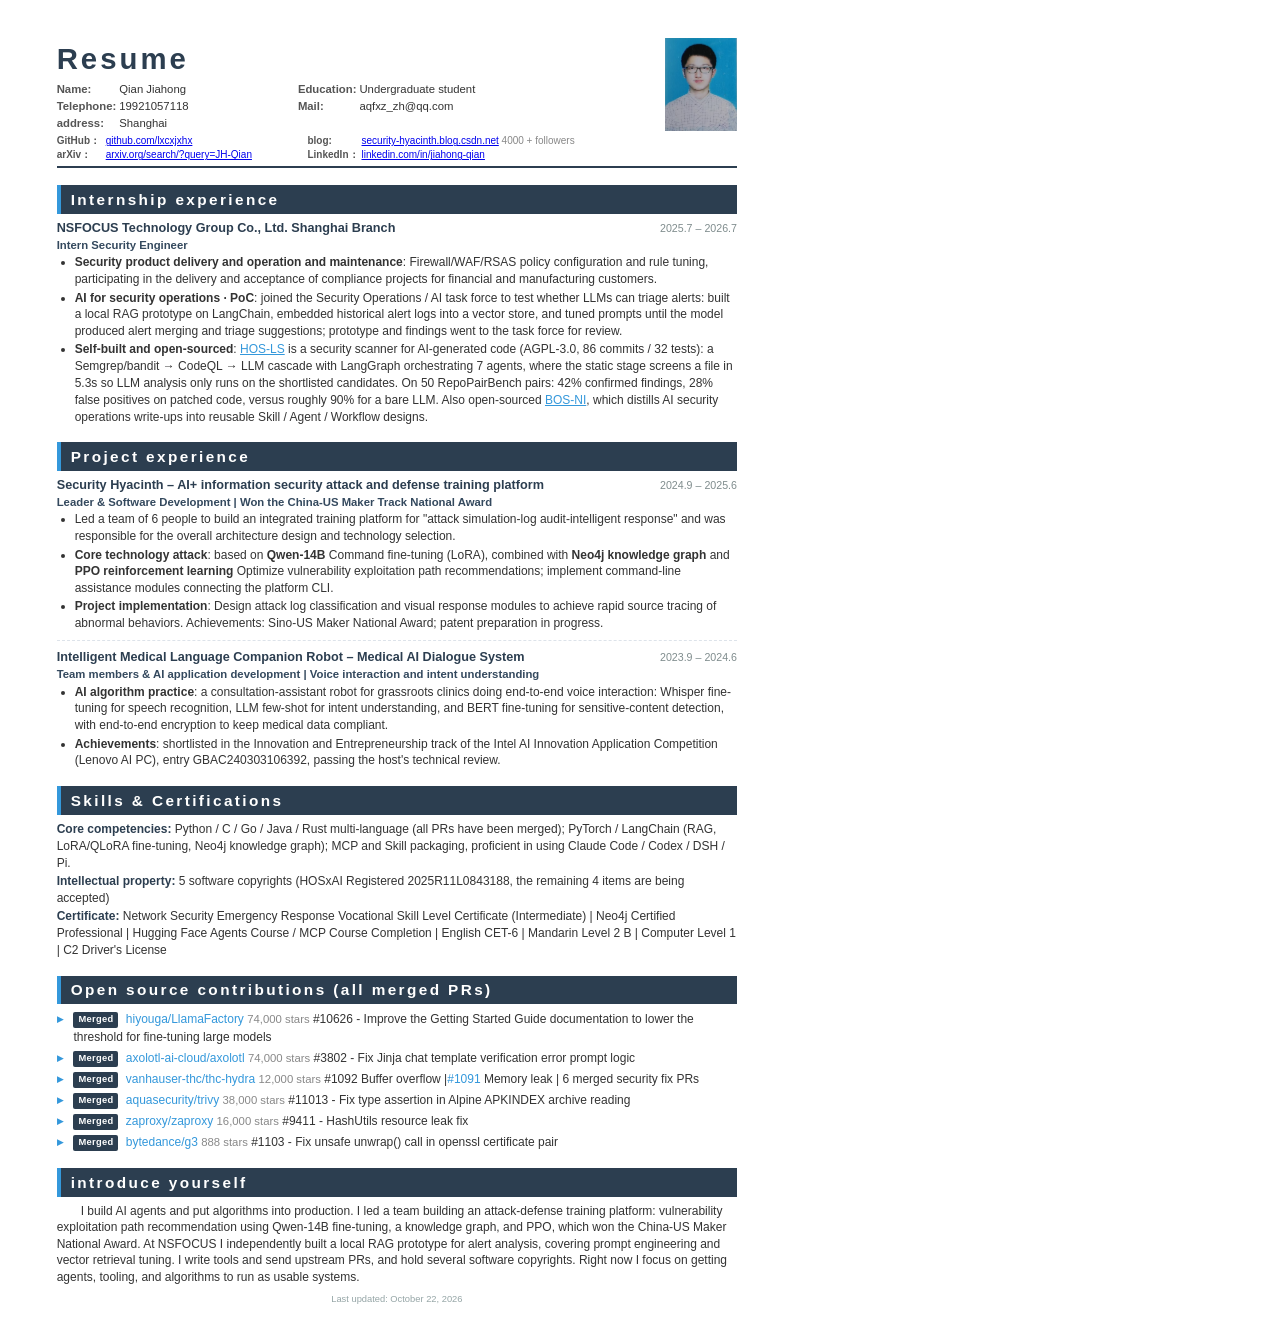
==== commit 99a390e3: "feat(resume): 智医项目补回产品主线并修正赛事名 用户反馈这一段"太干"。根因是上一轮压缩（87 字 -> 74 字）只保住了技术 名词，删掉了"这系统是干什么的"，读起来像关键词清单。 " ====
--- a/resume.en.html
+++ b/resume.en.html
@@ -3,7 +3,7 @@
 <html lang="en">
 <head>
 <meta charset="utf-8"/>
-<title>Biography - Qian Jiahong</title>
+<title>Resume - Qian Jiahong</title>
 <style>
   @page { size: A4; margin: 0; }
   * { margin: 0; padding: 0; box-sizing: border-box; }
@@ -92,7 +92,7 @@
 
   @media print { body { padding: 10mm 15mm 4.5mm 15mm; } }
 </style>
-<!-- translation-cache: 669e522c2a1aedbdd7a7b0d5a55b8e2ce15ddd0713ae0ab81eeeec88aec4400c -->
+<!-- translation-cache: 33cf04843d727e2b0167bf9cbbffcf7a03d67a3003a372b1b4257b82e73efacf -->
 </head> 
 <body>
 <!-- Header -->
@@ -100,13 +100,13 @@
 <div class="header-left">
 <h1>Resume</h1> 
 <table class="info-table">
-<tr><td class="label">Name:</td> <td class="val">Qian Jiahong</td> <td class="label">Education:</td> <td class="val">Undergraduate</td></tr> 
-<tr><td class="label">Phone:</td> <td class="val">19921057118</td> <td class="label">E-mail:</td> <td class="val">aqfxz_zh@qq.com</td></tr> 
-<tr><td class="label">Address:</td> <td class="val">Shanghai City</td><td></td><td></td></tr>
+<tr><td class="label">Name:</td> <td class="val">Qian Jiahong</td> <td class="label">Education:</td> <td class="val">Undergraduate student</td></tr> 
+<tr><td class="label">Telephone:</td> <td class="val">19921057118</td> <td class="label">Mail:</td> <td class="val">aqfxz_zh@qq.com</td></tr> 
+<tr><td class="label">address:</td> <td class="val">Shanghai</td><td></td><td></td></tr>
 </table> 
 <table class="links-table">
-<tr><td class="link-label">GitHub：</td><td class="link-val"><a href="https://github.com/lxcxjxhx">github.com/lxcxjxhx</a></td> <td class="link-label">Blog:</td> <td class="link-val"><a href="https://security-hyacinth.blog.csdn.net">security-hyacinth.blog.csdn.net</a> <span style="color:#888;font-size:7.5pt">4000 + followers</span></td></tr> 
-<tr><td class="link-label">arXiv：</td><td class="link-val"><a href="https://arxiv.org/search/?query=JH-Qian&amp;searchtype=author">arxiv.org/search/?query=JH-Qian</a></td> <td class="link-label">LinkedIn：</td><td class="link-val"><a href="https://www.linkedin.com/in/%E4%BD%B3%E5%AE%8F-%E9%92%B1-816875352/">linkedin.com/in/ Jia Hong - Money</a></td></tr>
+<tr><td class="link-label">GitHub：</td><td class="link-val"><a href="https://github.com/lxcxjxhx">github.com/lxcxjxhx</a></td> <td class="link-label">blog:</td> <td class="link-val"><a href="https://security-hyacinth.blog.csdn.net">security-hyacinth.blog.csdn.net</a> <span style="color:#888;font-size:7.5pt">4000 + followers</span></td></tr> 
+<tr><td class="link-label">arXiv：</td><td class="link-val"><a href="https://arxiv.org/search/?query=JH-Qian&amp;searchtype=author">arxiv.org/search/?query=JH-Qian</a></td> <td class="link-label">LinkedIn：</td><td class="link-val"><a href="https://www.linkedin.com/in/%E4%BD%B3%E5%AE%8F-%E9%92%B1-816875352/">linkedin.com/in/jiahong-qian</a></td></tr>
 </table>
 </div>
 <div class="photo">
@@ -115,34 +115,34 @@
 </div>
 <hr class="divider"/>
 <!-- 实习经历 -->
-<div class="sec-title">Internship</div> 
+<div class="sec-title">Internship experience</div> 
 <div class="entry">
 <div class="entry-top">
-<span class="entry-name">Lvmeng Technology Group Co., Ltd. Shanghai Branch</span> 
+<span class="entry-name">NSFOCUS Technology Group Co., Ltd. Shanghai Branch</span> 
 <span class="entry-date">2025.7 – 2026.7</span>
 </div> 
 <div class="entry-role">Intern Security Engineer</div> 
 <div class="entry-text">
 <ul>
-<li><b>Secure Product Delivery and O&amp;M</b>: Firewall/WAF/RSAs strategy configuration and rule tuning, participating in the delivery and acceptance of compliance projects for financial and manufacturing customers.</li> 
+<li><b>Security product delivery and operation and maintenance</b>: Firewall/WAF/RSAS policy configuration and rule tuning, participating in the delivery and acceptance of compliance projects for financial and manufacturing customers.</li> 
 <li><b>AI for security operations · PoC</b>: joined the Security Operations / AI task force to test whether LLMs can triage alerts: built a local RAG prototype on LangChain, embedded historical alert logs into a vector store, and tuned prompts until the model produced alert merging and triage suggestions; prototype and findings went to the task force for review.</li> 
 <li><b>Self-built and open-sourced</b>: <a href="https://github.com/lxcxjxhx/HOS-LS" style="color:#3498db">HOS-LS</a> is a security scanner for AI-generated code (AGPL-3.0, 86 commits / 32 tests): a Semgrep/bandit → CodeQL → LLM cascade with LangGraph orchestrating 7 agents, where the static stage screens a file in 5.3s so LLM analysis only runs on the shortlisted candidates. On 50 RepoPairBench pairs: 42% confirmed findings, 28% false positives on patched code, versus roughly 90% for a bare LLM. Also open-sourced <a href="https://github.com/lxcxjxhx/BOS-NI" style="color:#3498db">BOS-NI</a>, which distills AI security operations write-ups into reusable Skill / Agent / Workflow designs.</li>
 </ul>
 </div>
 </div>
 <!-- 项目经历 -->
-<div class="sec-title">Project Experience</div> 
+<div class="sec-title">Project experience</div> 
 <div class="entry">
 <div class="entry-top">
-<span class="entry-name">Security Windshield Transducer – AI + Information Security Attack and Defense Training Platform</span> 
+<span class="entry-name">Security Hyacinth – AI+ information security attack and defense training platform</span> 
 <span class="entry-date">2024.9 – 2025.6</span>
 </div> 
 <div class="entry-role">Leader &amp; Software Development | Won the China-US Maker Track National Award</div> 
 <div class="entry-text">
 <ul>
-<li>Lead a team of 6 people to build an "attack simulation – log audit – intelligent response" integrated training platform, responsible for the overall architecture design and technical selection.</li> 
-<li><b>Core technology to tackle</b> Settings based on: <b>Qwen-14B</b> Instruction fine-tuning (LoRA), in conjunction with <b>Neo4j Knowledge Graph</b> AND: <b>PPO Reinforcement Learning</b> Optimize the vulnerability utilization path recommendation; implement the command-line intelligent auxiliary module to open the platform command-line operation link.</li> 
-<li><b>Project landing</b>: Design the attack log categorization and visual response module to achieve rapid traceability of abnormal behavior. Achievements: China-US Maker National Award; patent writing.</li>
+<li>Led a team of 6 people to build an integrated training platform for "attack simulation-log audit-intelligent response" and was responsible for the overall architecture design and technology selection.</li> 
+<li><b>Core technology attack</b>: based on <b>Qwen-14B</b> Command fine-tuning (LoRA), combined with <b>Neo4j knowledge graph</b> and <b>PPO reinforcement learning</b> Optimize vulnerability exploitation path recommendations; implement command-line assistance modules connecting the platform CLI.</li> 
+<li><b>Project implementation</b>: Design attack log classification and visual response modules to achieve rapid source tracing of abnormal behaviors. Achievements: Sino-US Maker National Award; patent preparation in progress.</li>
 </ul>
 </div>
 </div> 
@@ -151,32 +151,32 @@
 <span class="entry-name">Intelligent Medical Language Companion Robot – Medical AI Dialogue System</span> 
 <span class="entry-date">2023.9 – 2024.6</span>
 </div> 
-<div class="entry-role">Team Member &amp; AI Application Development | Intel AI Innovation Competition Finalist</div> 
+<div class="entry-role">Team members &amp; AI application development | Voice interaction and intent understanding</div> 
 <div class="entry-text">
 <ul>
-<li><b>AI Algorithm Practice</b>: Bert fine-tuned for sensitive content recognition, participated in Whisper speech recognition and LLM Few-shot intent understanding; designed end-to-end encryption to ensure medical data compliance.</li> 
-<li>Shortlisted for the Intel Innovation and Entrepreneurship Special Competition (GBAC240303106392), the program passed the organizer's technical review and entered the special circuit.</li>
+<li><b>AI algorithm practice</b>: a consultation-assistant robot for grassroots clinics doing end-to-end voice interaction: Whisper fine-tuning for speech recognition, LLM few-shot for intent understanding, and BERT fine-tuning for sensitive-content detection, with end-to-end encryption to keep medical data compliant.</li> 
+<li><b>Achievements</b>: shortlisted in the Innovation and Entrepreneurship track of the Intel AI Innovation Application Competition (Lenovo AI PC), entry GBAC240303106392, passing the host's technical review.</li>
 </ul>
 </div>
 </div>
 <!-- 技能 & 证书 -->
 <div class="sec-title">Skills &amp; Certifications</div> 
-<div class="skill"><b>Core capabilities:</b> Python/C/Go/Java/Rust multilingual (both have merged PR); PyTorch/LangChain (rag, LoRA/QLoRA fine-tuning, Neo4j knowledge graph); MCP and Skill packaging, skilled use of Claude Code/Codex/DSH/Pi.</div> 
-<div class="skill"><b>Intellectual property:</b> 5 software copyrights (<span class="nowrap">HOSxAI</span> Registered <span class="nowrap">2025R11L0843188</span>, remaining 4 pending)</div> 
-<div class="skill"><b>License:</b> Cybersecurity Emergency Response Vocational Skill Level Certificate (Intermediate) | Neo4j Certified Professional | Hugging Face Agents Course/MCP Course Graduation | English CET-6 | Mandarin Grade 2 Grade B | Computer Grade 1 | C2 Driver's License</div>
+<div class="skill"><b>Core competencies:</b> Python / C / Go / Java / Rust multi-language (all PRs have been merged); PyTorch / LangChain (RAG, LoRA/QLoRA fine-tuning, Neo4j knowledge graph); MCP and Skill packaging, proficient in using Claude Code / Codex / DSH / Pi.</div> 
+<div class="skill"><b>Intellectual property:</b> 5 software copyrights (<span class="nowrap">HOSxAI</span> Registered <span class="nowrap">2025R11L0843188</span>, the remaining 4 items are being accepted)</div> 
+<div class="skill"><b>Certificate:</b> Network Security Emergency Response Vocational Skill Level Certificate (Intermediate) | Neo4j Certified Professional | Hugging Face Agents Course / MCP Course Completion | English CET-6 | Mandarin Level 2 B | Computer Level 1 | C2 Driver's License</div>
 <!-- 开源贡献 -->
-<div class="sec-title">Open source contributions (all merged PR)</div> 
+<div class="sec-title">Open source contributions (all merged PRs)</div> 
 <ul class="pr-list">
-<li><span class="pr-tag">Combined</span> <a href="https://github.com/hiyouga/LlamaFactory/pull/10626">hiyouga/LlamaFactory</a> <span style="color:#888;font-size:8.5pt">74,000 Stars</span> # 10626 - Improve the Getting Started Guide document to lower the threshold for fine-tuning large models</li> 
-<li><span class="pr-tag">Combined</span> <a href="https://github.com/axolotl-ai-cloud/axolotl/pull/3802">axolotl-ai-cloud/axolotl</a> <span style="color:#888;font-size:8.5pt">74,000 Stars</span> # 3802 - Fix Jinja Chat Template Validation Error Prompt Logic</li> 
-<li><span class="pr-tag">Combined</span> <a href="https://github.com/vanhauser-thc/thc-hydra/pull/1092">vanhauser-thc/thc-hydra</a> <span style="color:#888;font-size:8.5pt">12,000 stars</span> # 1092 Buffer Overflow |<a href="https://github.com/vanhauser-thc/thc-hydra/pull/1091">#1091</a> Memory Leaks | etc Total 6 Consolidated Security Fixes PR</li> 
-<li><span class="pr-tag">Combined</span> <a href="https://github.com/aquasecurity/trivy/pull/11013">aquasecurity/trivy</a> <span style="color:#888;font-size:8.5pt">38,000 Stars</span> # 11013 - Fix type assertion in Alpine APKINDEX archive read</li> 
-<li><span class="pr-tag">Combined</span> <a href="https://github.com/zaproxy/zaproxy/pull/9411">zaproxy/zaproxy</a> <span style="color:#888;font-size:8.5pt">16,000 stars</span> # 9411 - HashUtils Resource Leak Fix</li> 
-<li><span class="pr-tag">Combined</span> <a href="https://github.com/bytedance/g3/pull/1103">bytedance/g3</a> <span style="color:#888;font-size:8.5pt">888 Stars</span> # 1103 - Fix unsafe unwrap () call in openssl certificate alignment</li>
+<li><span class="pr-tag">Merged</span> <a href="https://github.com/hiyouga/LlamaFactory/pull/10626">hiyouga/LlamaFactory</a> <span style="color:#888;font-size:8.5pt">74,000 stars</span> #10626 - Improve the Getting Started Guide documentation to lower the threshold for fine-tuning large models</li> 
+<li><span class="pr-tag">Merged</span> <a href="https://github.com/axolotl-ai-cloud/axolotl/pull/3802">axolotl-ai-cloud/axolotl</a> <span style="color:#888;font-size:8.5pt">74,000 stars</span> #3802 - Fix Jinja chat template verification error prompt logic</li> 
+<li><span class="pr-tag">Merged</span> <a href="https://github.com/vanhauser-thc/thc-hydra/pull/1092">vanhauser-thc/thc-hydra</a> <span style="color:#888;font-size:8.5pt">12,000 stars</span> #1092 Buffer overflow |<a href="https://github.com/vanhauser-thc/thc-hydra/pull/1091">#1091</a> Memory leak | 6 merged security fix PRs</li> 
+<li><span class="pr-tag">Merged</span> <a href="https://github.com/aquasecurity/trivy/pull/11013">aquasecurity/trivy</a> <span style="color:#888;font-size:8.5pt">38,000 stars</span> #11013 - Fix type assertion in Alpine APKINDEX archive reading</li> 
+<li><span class="pr-tag">Merged</span> <a href="https://github.com/zaproxy/zaproxy/pull/9411">zaproxy/zaproxy</a> <span style="color:#888;font-size:8.5pt">16,000 stars</span> #9411 - HashUtils resource leak fix</li> 
+<li><span class="pr-tag">Merged</span> <a href="https://github.com/bytedance/g3/pull/1103">bytedance/g3</a> <span style="color:#888;font-size:8.5pt">888 stars</span> #1103 - Fix unsafe unwrap() call in openssl certificate pair</li>
 </ul>
 <!-- 自我介绍 -->
-<div class="sec-title">Introduce yourself</div> 
+<div class="sec-title">introduce yourself</div> 
 <div class="intro">I build AI agents and put algorithms into production. I led a team building an attack-defense training platform: vulnerability exploitation path recommendation using Qwen-14B fine-tuning, a knowledge graph, and PPO, which won the China-US Maker National Award. At NSFOCUS I independently built a local RAG prototype for alert analysis, covering prompt engineering and vector retrieval tuning. I write tools and send upstream PRs, and hold several software copyrights. Right now I focus on getting agents, tooling, and algorithms to run as usable systems.</div> 
-<div class="footer">Last Updated: October 22, 2026</div>
+<div class="footer">Last updated: October 22, 2026</div>
 </body>
 </html>
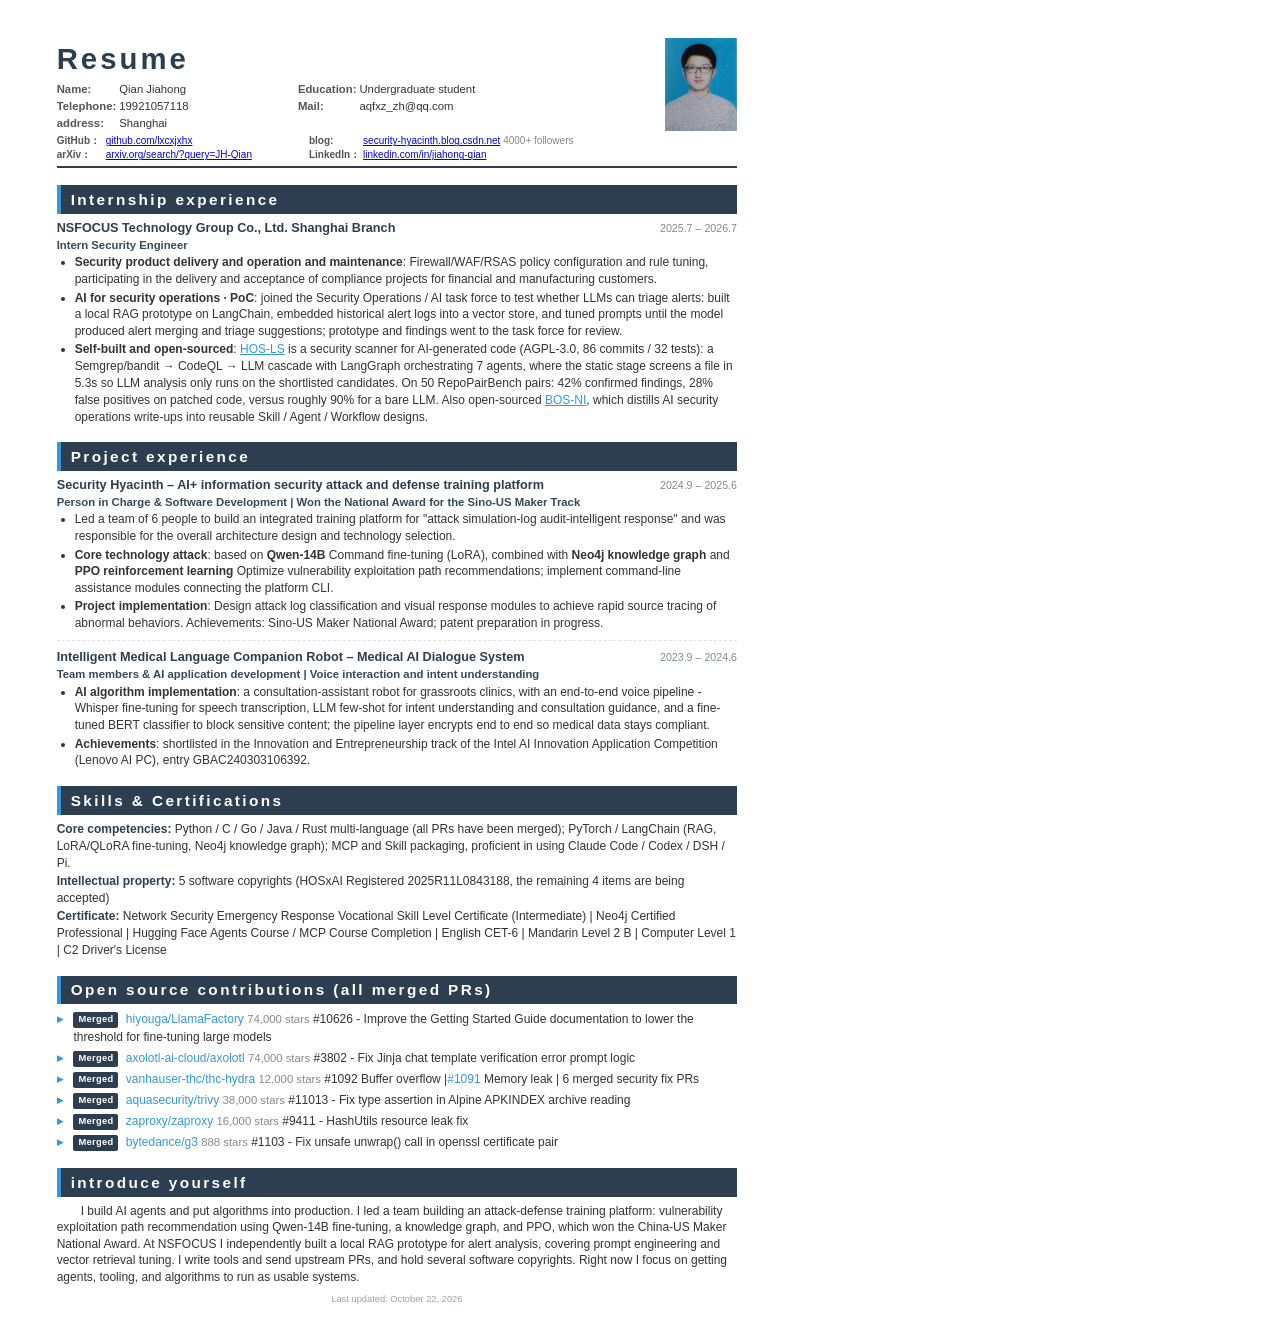
==== commit 74e9f379: "feat(resume): 收掉智医项目重复表述, 充实代码实现描述 ## 收掉重复  "方案通过主办方技术评审" 与 entry-role 的"入围"、以及"入选专项赛" 语义重叠, 且无独立信息量" ====
--- a/resume.en.html
+++ b/resume.en.html
@@ -92,7 +92,7 @@
 
   @media print { body { padding: 10mm 15mm 4.5mm 15mm; } }
 </style>
-<!-- translation-cache: 33cf04843d727e2b0167bf9cbbffcf7a03d67a3003a372b1b4257b82e73efacf -->
+<!-- translation-cache: 1ebc6257c84bb911cda892d2ec2d2acfd51dad525eae4ce8e66a25e8728e8e0b -->
 </head> 
 <body>
 <!-- Header -->
@@ -105,7 +105,7 @@
 <tr><td class="label">address:</td> <td class="val">Shanghai</td><td></td><td></td></tr>
 </table> 
 <table class="links-table">
-<tr><td class="link-label">GitHub：</td><td class="link-val"><a href="https://github.com/lxcxjxhx">github.com/lxcxjxhx</a></td> <td class="link-label">blog:</td> <td class="link-val"><a href="https://security-hyacinth.blog.csdn.net">security-hyacinth.blog.csdn.net</a> <span style="color:#888;font-size:7.5pt">4000 + followers</span></td></tr> 
+<tr><td class="link-label">GitHub：</td><td class="link-val"><a href="https://github.com/lxcxjxhx">github.com/lxcxjxhx</a></td> <td class="link-label">blog:</td> <td class="link-val"><a href="https://security-hyacinth.blog.csdn.net">security-hyacinth.blog.csdn.net</a> <span style="color:#888;font-size:7.5pt">4000+ followers</span></td></tr> 
 <tr><td class="link-label">arXiv：</td><td class="link-val"><a href="https://arxiv.org/search/?query=JH-Qian&amp;searchtype=author">arxiv.org/search/?query=JH-Qian</a></td> <td class="link-label">LinkedIn：</td><td class="link-val"><a href="https://www.linkedin.com/in/%E4%BD%B3%E5%AE%8F-%E9%92%B1-816875352/">linkedin.com/in/jiahong-qian</a></td></tr>
 </table>
 </div>
@@ -137,7 +137,7 @@
 <span class="entry-name">Security Hyacinth – AI+ information security attack and defense training platform</span> 
 <span class="entry-date">2024.9 – 2025.6</span>
 </div> 
-<div class="entry-role">Leader &amp; Software Development | Won the China-US Maker Track National Award</div> 
+<div class="entry-role">Person in Charge &amp; Software Development | Won the National Award for the Sino-US Maker Track</div> 
 <div class="entry-text">
 <ul>
 <li>Led a team of 6 people to build an integrated training platform for "attack simulation-log audit-intelligent response" and was responsible for the overall architecture design and technology selection.</li> 
@@ -154,8 +154,8 @@
 <div class="entry-role">Team members &amp; AI application development | Voice interaction and intent understanding</div> 
 <div class="entry-text">
 <ul>
-<li><b>AI algorithm practice</b>: a consultation-assistant robot for grassroots clinics doing end-to-end voice interaction: Whisper fine-tuning for speech recognition, LLM few-shot for intent understanding, and BERT fine-tuning for sensitive-content detection, with end-to-end encryption to keep medical data compliant.</li> 
-<li><b>Achievements</b>: shortlisted in the Innovation and Entrepreneurship track of the Intel AI Innovation Application Competition (Lenovo AI PC), entry GBAC240303106392, passing the host's technical review.</li>
+<li><b>AI algorithm implementation</b>: a consultation-assistant robot for grassroots clinics, with an end-to-end voice pipeline - Whisper fine-tuning for speech transcription, LLM few-shot for intent understanding and consultation guidance, and a fine-tuned BERT classifier to block sensitive content; the pipeline layer encrypts end to end so medical data stays compliant.</li> 
+<li><b>Achievements</b>: shortlisted in the Innovation and Entrepreneurship track of the Intel AI Innovation Application Competition (Lenovo AI PC), entry GBAC240303106392.</li>
 </ul>
 </div>
 </div>
